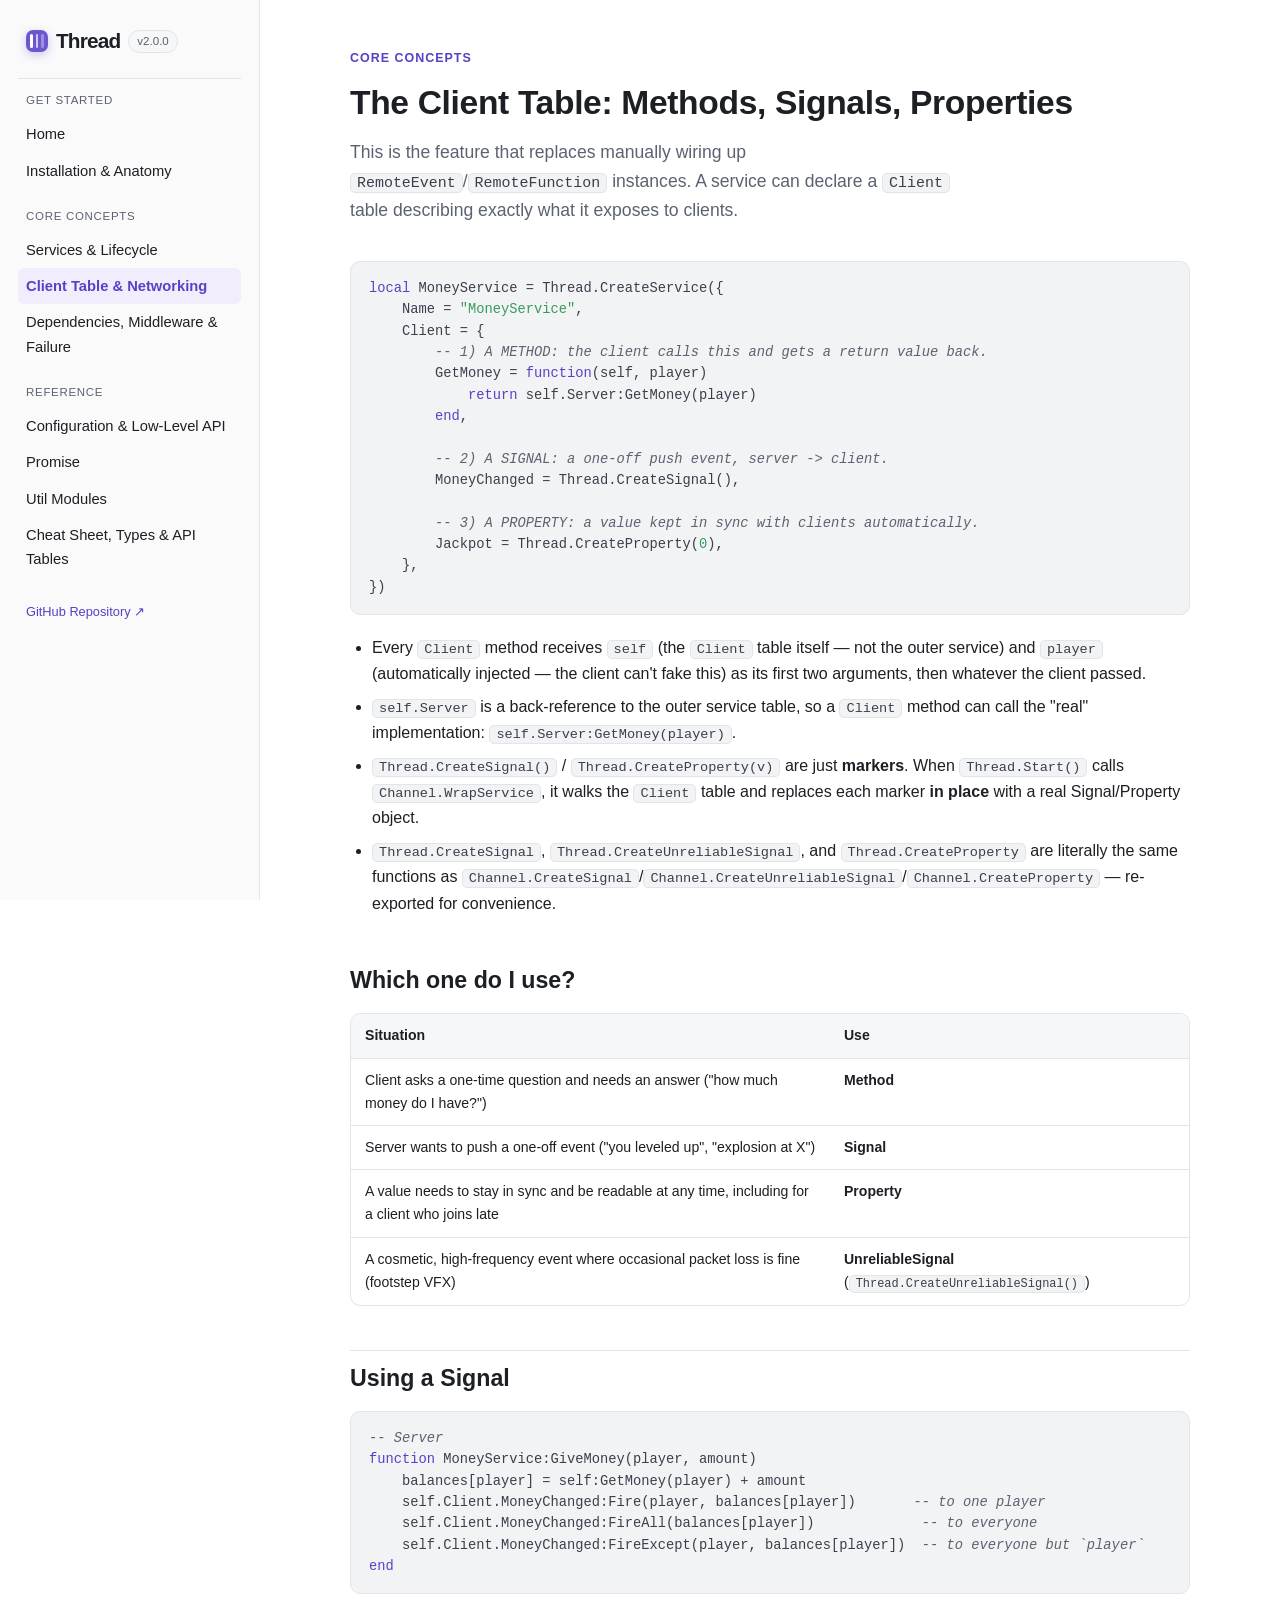
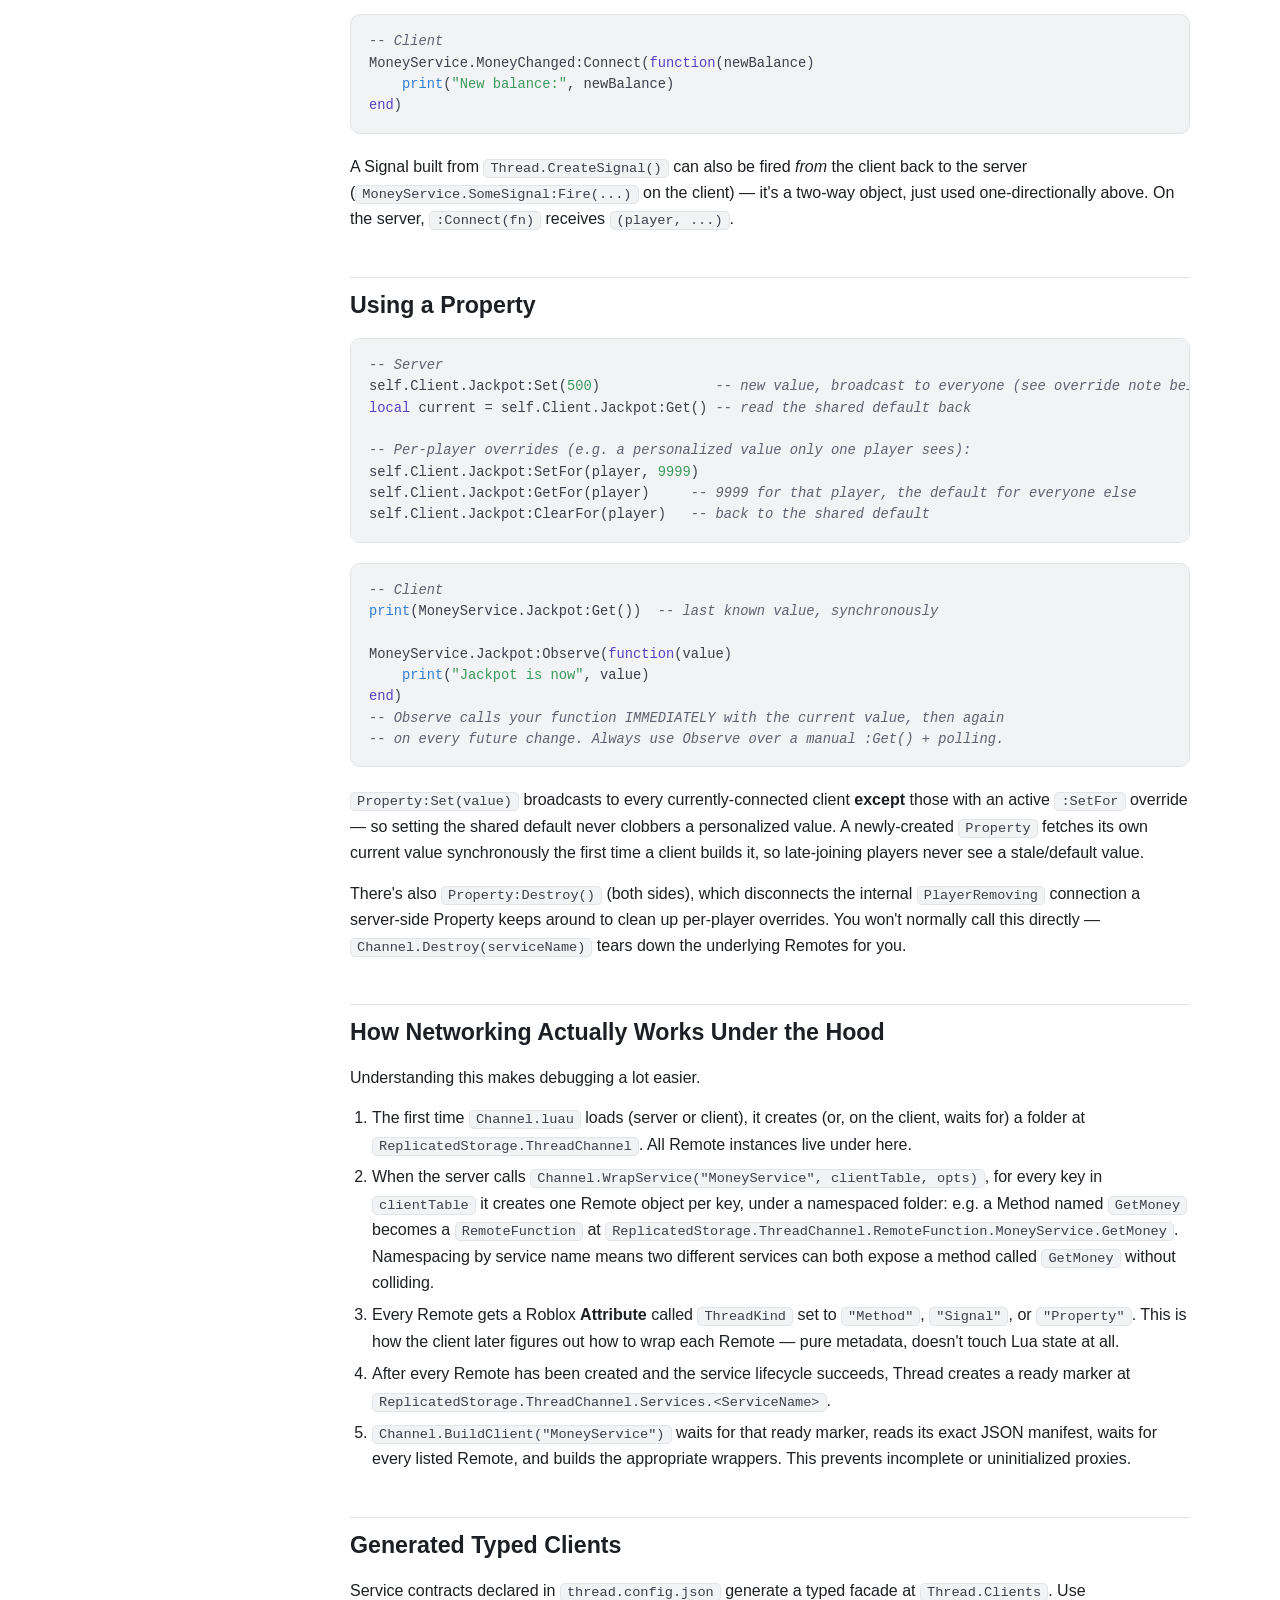
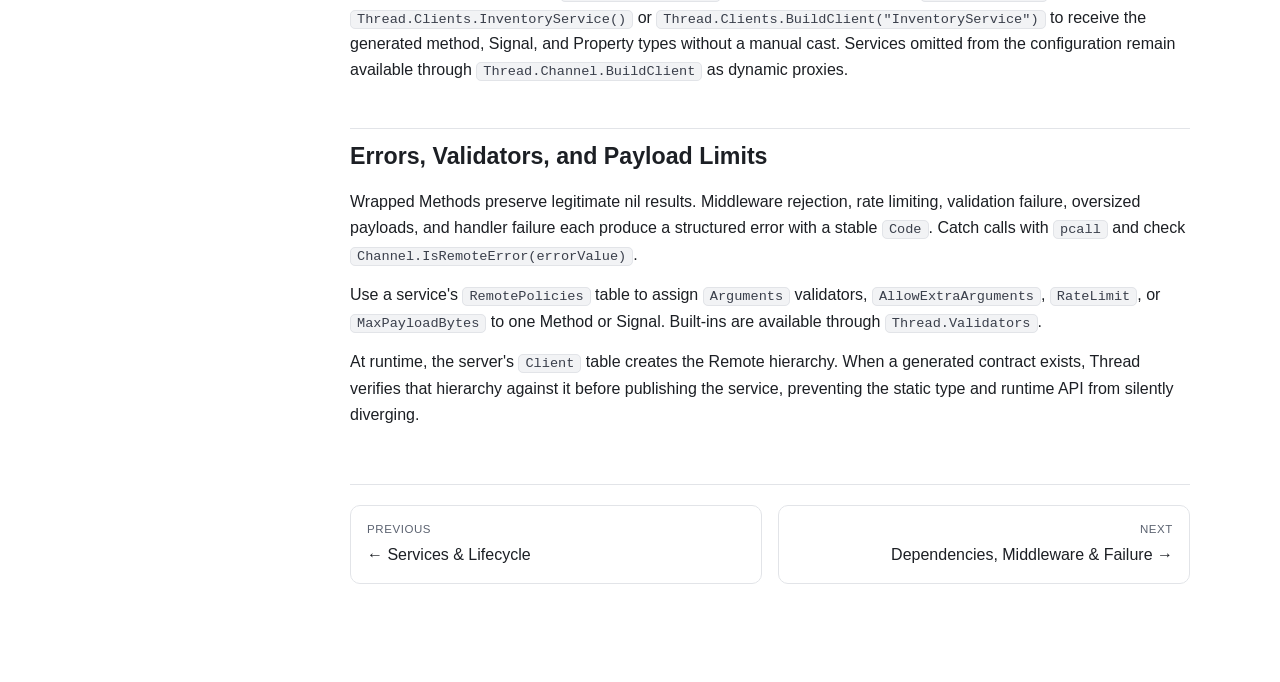
==== docs/client-table.html @ 6f98d350 "updated version and documentation" ====
<!doctype html>
<html lang="en">
<head>
<meta charset="utf-8">
<meta name="viewport" content="width=device-width, initial-scale=1">
<title>Client Table & Networking — Thread</title>
<meta name="description" content="Methods, Signals, and Properties in Thread's Client table, and how the networking works under the hood.">
<link rel="icon" href="data:image/svg+xml,<svg xmlns=%22http://www.w3.org/2000/svg%22 viewBox=%220 0 64 64%22><rect width=%2264%22 height=%2264%22 rx=%2216%22 fill=%22%236e56cf%22/><path d=%22M17 17h30v9H36v21h-9V26H17z%22 fill=%22white%22/></svg>">
<link rel="stylesheet" href="assets/style.css">
</head>
<body>
<div class="layout">

<button class="menu-toggle" aria-expanded="false" aria-label="Toggle navigation menu">☰ Menu</button>

<nav class="sidebar">
	<div class="sidebar-brand">
		<span class="brand-mark" aria-hidden="true"><i></i><i></i><i></i></span>
		<span class="brand-wordmark">Thread</span>
		<span class="version">v2.0.0</span>
	</div>

	<div class="nav-group">
		<div class="nav-group-title">Get Started</div>
		<a href="index.html">Home</a>
		<a href="installation.html">Installation &amp; Anatomy</a>
	</div>

	<div class="nav-group">
		<div class="nav-group-title">Core Concepts</div>
		<a href="services.html">Services &amp; Lifecycle</a>
		<a href="client-table.html" class="active">Client Table &amp; Networking</a>
		<a href="dependencies-middleware.html">Dependencies, Middleware &amp; Failure</a>
	</div>

	<div class="nav-group">
		<div class="nav-group-title">Reference</div>
		<a href="configuration.html">Configuration &amp; Low-Level API</a>
		<a href="promise.html">Promise</a>
		<a href="utilities.html">Util Modules</a>
		<a href="reference.html">Cheat Sheet, Types &amp; API Tables</a>
	</div>

	<div class="sidebar-footer">
		<a href="https://github.com/realthonik/Thread" target="_blank" rel="noopener">GitHub Repository ↗</a>
	</div>
</nav>

<div class="sidebar-backdrop"></div>

<main>
<div class="content">

	<div class="eyebrow">Core Concepts</div>
	<h1>The Client Table: Methods, Signals, Properties</h1>
	<p class="lede">
		This is the feature that replaces manually wiring up <code>RemoteEvent</code>/<code>RemoteFunction</code>
		instances. A service can declare a <code>Client</code> table describing exactly what
		it exposes to clients.
	</p>

	<pre><code><span class="tok-keyword">local</span> MoneyService = Thread.CreateService({
    Name = <span class="tok-string">"MoneyService"</span>,
    Client = {
        <span class="tok-comment">-- 1) A METHOD: the client calls this and gets a return value back.</span>
        GetMoney = <span class="tok-keyword">function</span>(self, player)
            <span class="tok-keyword">return</span> self.Server:GetMoney(player)
        <span class="tok-keyword">end</span>,

        <span class="tok-comment">-- 2) A SIGNAL: a one-off push event, server -> client.</span>
        MoneyChanged = Thread.CreateSignal(),

        <span class="tok-comment">-- 3) A PROPERTY: a value kept in sync with clients automatically.</span>
        Jackpot = Thread.CreateProperty(<span class="tok-string">0</span>),
    },
})</code></pre>

	<ul>
		<li>Every <code>Client</code> method receives <code>self</code> (the <code>Client</code> table itself — not the outer service) and <code>player</code> (automatically injected — the client can't fake this) as its first two arguments, then whatever the client passed.</li>
		<li><code>self.Server</code> is a back-reference to the outer service table, so a <code>Client</code> method can call the "real" implementation: <code>self.Server:GetMoney(player)</code>.</li>
		<li><code>Thread.CreateSignal()</code> / <code>Thread.CreateProperty(v)</code> are just <strong>markers</strong>. When <code>Thread.Start()</code> calls <code>Channel.WrapService</code>, it walks the <code>Client</code> table and replaces each marker <strong>in place</strong> with a real Signal/Property object.</li>
		<li><code>Thread.CreateSignal</code>, <code>Thread.CreateUnreliableSignal</code>, and <code>Thread.CreateProperty</code> are literally the same functions as <code>Channel.CreateSignal</code>/<code>Channel.CreateUnreliableSignal</code>/<code>Channel.CreateProperty</code> — re-exported for convenience.</li>
	</ul>

	<h2>Which one do I use?</h2>
	<div class="table-wrap">
	<table>
		<tr><th>Situation</th><th>Use</th></tr>
		<tr><td>Client asks a one-time question and needs an answer ("how much money do I have?")</td><td><strong>Method</strong></td></tr>
		<tr><td>Server wants to push a one-off event ("you leveled up", "explosion at X")</td><td><strong>Signal</strong></td></tr>
		<tr><td>A value needs to stay in sync and be readable at any time, including for a client who joins late</td><td><strong>Property</strong></td></tr>
		<tr><td>A cosmetic, high-frequency event where occasional packet loss is fine (footstep VFX)</td><td><strong>UnreliableSignal</strong> (<code>Thread.CreateUnreliableSignal()</code>)</td></tr>
	</table>
	</div>

	<h2>Using a Signal</h2>
	<pre><code><span class="tok-comment">-- Server</span>
<span class="tok-keyword">function</span> MoneyService:GiveMoney(player, amount)
    balances[player] = self:GetMoney(player) + amount
    self.Client.MoneyChanged:Fire(player, balances[player])       <span class="tok-comment">-- to one player</span>
    self.Client.MoneyChanged:FireAll(balances[player])             <span class="tok-comment">-- to everyone</span>
    self.Client.MoneyChanged:FireExcept(player, balances[player])  <span class="tok-comment">-- to everyone but `player`</span>
<span class="tok-keyword">end</span></code></pre>

	<pre><code><span class="tok-comment">-- Client</span>
MoneyService.MoneyChanged:Connect(<span class="tok-keyword">function</span>(newBalance)
    <span class="tok-func">print</span>(<span class="tok-string">"New balance:"</span>, newBalance)
<span class="tok-keyword">end</span>)</code></pre>

	<p>
		A Signal built from <code>Thread.CreateSignal()</code> can also be fired <em>from</em>
		the client back to the server (<code>MoneyService.SomeSignal:Fire(...)</code> on the
		client) — it's a two-way object, just used one-directionally above. On the server,
		<code>:Connect(fn)</code> receives <code>(player, ...)</code>.
	</p>

	<h2>Using a Property</h2>
	<pre><code><span class="tok-comment">-- Server</span>
self.Client.Jackpot:Set(<span class="tok-string">500</span>)              <span class="tok-comment">-- new value, broadcast to everyone (see override note below)</span>
<span class="tok-keyword">local</span> current = self.Client.Jackpot:Get() <span class="tok-comment">-- read the shared default back</span>

<span class="tok-comment">-- Per-player overrides (e.g. a personalized value only one player sees):</span>
self.Client.Jackpot:SetFor(player, <span class="tok-string">9999</span>)
self.Client.Jackpot:GetFor(player)     <span class="tok-comment">-- 9999 for that player, the default for everyone else</span>
self.Client.Jackpot:ClearFor(player)   <span class="tok-comment">-- back to the shared default</span></code></pre>

	<pre><code><span class="tok-comment">-- Client</span>
<span class="tok-func">print</span>(MoneyService.Jackpot:Get())  <span class="tok-comment">-- last known value, synchronously</span>

MoneyService.Jackpot:Observe(<span class="tok-keyword">function</span>(value)
    <span class="tok-func">print</span>(<span class="tok-string">"Jackpot is now"</span>, value)
<span class="tok-keyword">end</span>)
<span class="tok-comment">-- Observe calls your function IMMEDIATELY with the current value, then again</span>
<span class="tok-comment">-- on every future change. Always use Observe over a manual :Get() + polling.</span></code></pre>

	<p>
		<code>Property:Set(value)</code> broadcasts to every currently-connected client
		<strong>except</strong> those with an active <code>:SetFor</code> override — so setting
		the shared default never clobbers a personalized value. A newly-created
		<code>Property</code> fetches its own current value synchronously the first time a
		client builds it, so late-joining players never see a stale/default value.
	</p>

	<p>
		There's also <code>Property:Destroy()</code> (both sides), which disconnects the
		internal <code>PlayerRemoving</code> connection a server-side Property keeps around
		to clean up per-player overrides. You won't normally call this directly —
		<code>Channel.Destroy(serviceName)</code> tears down the underlying Remotes for you.
	</p>

	<h2>How Networking Actually Works Under the Hood</h2>
	<p>Understanding this makes debugging a lot easier.</p>
	<ol>
		<li>The first time <code>Channel.luau</code> loads (server or client), it creates (or, on the client, waits for) a folder at <code>ReplicatedStorage.ThreadChannel</code>. All Remote instances live under here.</li>
		<li>When the server calls <code>Channel.WrapService("MoneyService", clientTable, opts)</code>, for every key in <code>clientTable</code> it creates one Remote object per key, under a namespaced folder: e.g. a Method named <code>GetMoney</code> becomes a <code>RemoteFunction</code> at <code>ReplicatedStorage.ThreadChannel.RemoteFunction.MoneyService.GetMoney</code>. Namespacing by service name means two different services can both expose a method called <code>GetMoney</code> without colliding.</li>
		<li>Every Remote gets a Roblox <strong>Attribute</strong> called <code>ThreadKind</code> set to <code>"Method"</code>, <code>"Signal"</code>, or <code>"Property"</code>. This is how the client later figures out how to wrap each Remote — pure metadata, doesn't touch Lua state at all.</li>
		<li>After every Remote has been created and the service lifecycle succeeds, Thread creates a ready marker at <code>ReplicatedStorage.ThreadChannel.Services.&lt;ServiceName&gt;</code>.</li>
		<li><code>Channel.BuildClient("MoneyService")</code> waits for that ready marker, reads its exact JSON manifest, waits for every listed Remote, and builds the appropriate wrappers. This prevents incomplete or uninitialized proxies.</li>
	</ol>

	<h2>Generated Typed Clients</h2>
	<p>
		Service contracts declared in <code>thread.config.json</code> generate a typed facade at
		<code>Thread.Clients</code>. Use <code>Thread.Clients.InventoryService()</code> or
		<code>Thread.Clients.BuildClient("InventoryService")</code> to receive the generated
		method, Signal, and Property types without a manual cast. Services omitted from the
		configuration remain available through <code>Thread.Channel.BuildClient</code> as dynamic proxies.
	</p>

	<h2>Errors, Validators, and Payload Limits</h2>
	<p>Wrapped Methods preserve legitimate nil results. Middleware rejection, rate limiting, validation failure, oversized payloads, and handler failure each produce a structured error with a stable <code>Code</code>. Catch calls with <code>pcall</code> and check <code>Channel.IsRemoteError(errorValue)</code>.</p>
	<p>Use a service's <code>RemotePolicies</code> table to assign <code>Arguments</code> validators, <code>AllowExtraArguments</code>, <code>RateLimit</code>, or <code>MaxPayloadBytes</code> to one Method or Signal. Built-ins are available through <code>Thread.Validators</code>.</p>
	<p>
		At runtime, the server's <code>Client</code> table creates the Remote hierarchy. When a
		generated contract exists, Thread verifies that hierarchy against it before publishing
		the service, preventing the static type and runtime API from silently diverging.
	</p>

	<div class="page-nav">
		<a href="services.html">
			<span class="dir">Previous</span>
			← Services &amp; Lifecycle
		</a>
		<a class="next" href="dependencies-middleware.html">
			<span class="dir">Next</span>
			Dependencies, Middleware &amp; Failure →
		</a>
	</div>

</div>
</main>
</div>
<script src="assets/main.js"></script>
</body>
</html>
---- docs/assets/style.css ----
:root {
	--bg: #ffffff;
	--bg-elevated: #f6f7f9;
	--bg-code: #f2f3f5;
	--border: #e2e4e8;
	--text: #1c1f24;
	--text-muted: #5b6270;
	--accent: #6e56cf;
	--accent-strong: #5940c4;
	--accent-bg: #f1edfc;
	--sidebar-bg: #fafafb;
	--warn-bg: #fff8e6;
	--warn-border: #f0d98c;
	--code-text: #3a3f4b;
	--shadow: 0 1px 2px rgba(20, 20, 30, 0.06);
}

@media (prefers-color-scheme: dark) {
	:root {
		--bg: #14161a;
		--bg-elevated: #1b1e24;
		--bg-code: #1c1f26;
		--border: #2a2e37;
		--text: #e7e9ee;
		--text-muted: #9aa1b1;
		--accent: #a48cf2;
		--accent-strong: #b9a4f5;
		--accent-bg: #221d3a;
		--sidebar-bg: #101216;
		--warn-bg: #2b2712;
		--warn-border: #5c4f1a;
		--code-text: #d7dae2;
		--shadow: 0 1px 2px rgba(0, 0, 0, 0.35);
	}
}

* {
	box-sizing: border-box;
}

html {
	scroll-behavior: smooth;
}

body {
	margin: 0;
	font-family: -apple-system, BlinkMacSystemFont, "Segoe UI", Inter, Roboto, Helvetica, Arial, sans-serif;
	background: var(--bg);
	color: var(--text);
	line-height: 1.65;
	-webkit-font-smoothing: antialiased;
}

code, pre, kbd {
	font-family: ui-monospace, "Cascadia Code", "SFMono-Regular", Menlo, Consolas, monospace;
}

a {
	color: var(--accent-strong);
	text-decoration: none;
}

a:hover {
	text-decoration: underline;
}

/* ---------- Layout ---------- */

.layout {
	display: flex;
	min-height: 100vh;
}

.sidebar {
	width: 260px;
	flex-shrink: 0;
	background: var(--sidebar-bg);
	border-right: 1px solid var(--border);
	padding: 24px 18px 40px;
	position: sticky;
	top: 0;
	height: 100vh;
	overflow-y: auto;
}

.sidebar-brand {
	display: flex;
	align-items: center;
	gap: 8px;
	padding: 0 8px 20px;
	margin-bottom: 12px;
	border-bottom: 1px solid var(--border);
}

.brand-mark {
	width: 22px;
	height: 22px;
	display: grid;
	grid-template-columns: repeat(3, 1fr);
	gap: 3px;
	padding: 4px;
	border-radius: 7px;
	background: var(--accent);
	box-shadow: 0 3px 10px color-mix(in srgb, var(--accent) 30%, transparent);
}

.brand-mark i {
	display: block;
	border-radius: 2px;
	background: white;
}

.brand-mark i:nth-child(2) { opacity: 0.68; }
.brand-mark i:nth-child(3) { opacity: 0.34; }

.brand-wordmark {
	font-size: 1.3rem;
	font-weight: 700;
	letter-spacing: -0.04em;
	color: var(--text);
}

.sidebar-brand .version {
	font-size: 0.72rem;
	color: var(--text-muted);
	background: var(--bg-elevated);
	border: 1px solid var(--border);
	border-radius: 999px;
	padding: 1px 8px;
}

.nav-group {
	margin-bottom: 18px;
}

.nav-group-title {
	font-size: 0.72rem;
	text-transform: uppercase;
	letter-spacing: 0.06em;
	color: var(--text-muted);
	padding: 0 8px;
	margin-bottom: 6px;
}

.nav-group a {
	display: block;
	padding: 6px 8px;
	border-radius: 6px;
	font-size: 0.92rem;
	color: var(--text);
}

.nav-group a:hover {
	background: var(--bg-elevated);
	text-decoration: none;
}

.nav-group a.active {
	background: var(--accent-bg);
	color: var(--accent-strong);
	font-weight: 600;
}

.sidebar-footer {
	margin-top: 24px;
	padding: 0 8px;
	font-size: 0.8rem;
	color: var(--text-muted);
}

.menu-toggle {
	display: none;
}

main {
	flex: 1;
	min-width: 0;
	padding: 48px 40px 100px;
}

.content {
	max-width: 840px;
	margin: 0 auto;
}

/* ---------- Page chrome inside content ---------- */

.eyebrow {
	font-size: 0.78rem;
	text-transform: uppercase;
	letter-spacing: 0.08em;
	color: var(--accent-strong);
	font-weight: 700;
	margin-bottom: 6px;
}

h1 {
	font-size: 2.1rem;
	margin: 0 0 8px;
	letter-spacing: -0.01em;
}

.lede {
	font-size: 1.1rem;
	color: var(--text-muted);
	margin: 0 0 36px;
	max-width: 65ch;
}

h2 {
	font-size: 1.45rem;
	margin: 44px 0 14px;
	padding-top: 8px;
	border-top: 1px solid var(--border);
	scroll-margin-top: 20px;
}

h2:first-of-type {
	border-top: none;
	padding-top: 0;
}

h3 {
	font-size: 1.12rem;
	margin: 30px 0 10px;
	scroll-margin-top: 20px;
}

p {
	margin: 0 0 14px;
}

ul, ol {
	margin: 0 0 16px;
	padding-left: 22px;
}

li {
	margin-bottom: 6px;
}

strong {
	color: var(--text);
}

/* ---------- Code ---------- */

pre {
	background: var(--bg-code);
	border: 1px solid var(--border);
	border-radius: 10px;
	padding: 16px 18px;
	overflow-x: auto;
	margin: 0 0 20px;
	font-size: 0.86rem;
	line-height: 1.55;
}

pre code {
	color: var(--code-text);
	background: none;
	padding: 0;
}

p code, li code, td code, h3 code, h2 code {
	background: var(--bg-code);
	border: 1px solid var(--border);
	border-radius: 5px;
	padding: 1px 6px;
	font-size: 0.85em;
	color: var(--code-text);
}

.tok-comment { color: var(--text-muted); font-style: italic; }
.tok-string { color: #3a9a5c; }
.tok-keyword { color: var(--accent-strong); }
.tok-func { color: #2f7fd6; }

@media (prefers-color-scheme: dark) {
	.tok-string { color: #7fcf9e; }
	.tok-func { color: #79a9e8; }
}

/* ---------- Tables ---------- */

.table-wrap {
	overflow-x: auto;
	margin: 0 0 20px;
	border: 1px solid var(--border);
	border-radius: 10px;
}

table {
	border-collapse: collapse;
	width: 100%;
	font-size: 0.88rem;
}

th, td {
	text-align: left;
	padding: 10px 14px;
	border-bottom: 1px solid var(--border);
	vertical-align: top;
}

th {
	background: var(--bg-elevated);
	font-weight: 600;
	white-space: nowrap;
}

tr:last-child td {
	border-bottom: none;
}

/* ---------- Callouts ---------- */

.callout {
	border: 1px solid var(--border);
	background: var(--bg-elevated);
	border-radius: 10px;
	padding: 14px 18px;
	margin: 0 0 20px;
}

.callout-title {
	font-weight: 700;
	font-size: 0.85rem;
	text-transform: uppercase;
	letter-spacing: 0.04em;
	margin-bottom: 6px;
	color: var(--accent-strong);
}

.callout.warn {
	background: var(--warn-bg);
	border-color: var(--warn-border);
}

.callout.warn .callout-title {
	color: #9a7412;
}

@media (prefers-color-scheme: dark) {
	.callout.warn .callout-title {
		color: #e0c25c;
	}
}

/* ---------- Cards (index page) ---------- */

.card-grid {
	display: grid;
	grid-template-columns: repeat(auto-fit, minmax(240px, 1fr));
	gap: 14px;
	margin: 0 0 32px;
}

.card {
	display: block;
	border: 1px solid var(--border);
	border-radius: 12px;
	padding: 18px 20px;
	background: var(--bg-elevated);
	box-shadow: var(--shadow);
}

.card:hover {
	border-color: var(--accent);
	text-decoration: none;
}

.card-title {
	font-weight: 700;
	color: var(--text);
	margin-bottom: 6px;
	font-size: 1rem;
}

.card-desc {
	color: var(--text-muted);
	font-size: 0.88rem;
	margin: 0;
}

.badges {
	display: flex;
	gap: 8px;
	flex-wrap: wrap;
	margin-bottom: 28px;
}

/* ---------- Home ---------- */

.home-content {
	max-width: 1050px;
}

.home-hero {
	display: grid;
	grid-template-columns: minmax(0, 1.1fr) minmax(300px, 0.9fr);
	gap: clamp(36px, 7vw, 88px);
	align-items: center;
	padding: clamp(22px, 4vw, 58px) 0 56px;
}

.home-kicker {
	display: flex;
	align-items: center;
	gap: 9px;
	color: var(--accent-strong);
	font-size: 0.72rem;
	font-weight: 750;
	letter-spacing: 0.1em;
	text-transform: uppercase;
}

.home-kicker span {
	width: 18px;
	height: 2px;
	background: currentColor;
}

.home-hero h1 {
	font-size: clamp(2.7rem, 5.4vw, 4.5rem);
	line-height: 0.98;
	letter-spacing: -0.065em;
	margin: 18px 0 22px;
}

.home-hero h1 em {
	font-family: Georgia, "Times New Roman", serif;
	font-weight: 400;
	letter-spacing: -0.07em;
	color: var(--accent-strong);
}

.home-hero-copy > p {
	max-width: 56ch;
	font-size: 1.08rem;
	line-height: 1.7;
	color: var(--text-muted);
}

.home-actions { display: flex; flex-wrap: wrap; gap: 10px; margin: 28px 0 23px; }

.button {
	display: inline-flex;
	align-items: center;
	gap: 16px;
	border-radius: 7px;
	padding: 10px 14px;
	font-size: 0.9rem;
	font-weight: 700;
	transition: transform 0.16s ease, box-shadow 0.16s ease, background 0.16s ease;
}

.button:hover { text-decoration: none; transform: translateY(-1px); }
.button-primary { background: var(--accent); color: white; box-shadow: 0 8px 18px color-mix(in srgb, var(--accent) 25%, transparent); }
.button-primary:hover { background: var(--accent-strong); }
.button-quiet { color: var(--text); border: 1px solid var(--border); }
.button-quiet:hover { background: var(--bg-elevated); }
.button span { font-size: 1.08rem; line-height: 1; }

.home-tags { display: flex; flex-wrap: wrap; gap: 7px; }
.home-tags span {
	font-size: 0.72rem;
	font-weight: 650;
	color: var(--text-muted);
	border: 1px solid var(--border);
	border-radius: 999px;
	padding: 3px 9px;
}

.home-schematic {
	position: relative;
	border: 1px solid var(--border);
	border-radius: 16px;
	padding: 18px;
	background: linear-gradient(145deg, var(--bg-elevated), var(--bg));
	box-shadow: 0 18px 45px color-mix(in srgb, var(--text) 8%, transparent);
}

.schematic-topline { display: flex; justify-content: space-between; color: var(--text-muted); font: 700 0.65rem ui-monospace, monospace; letter-spacing: 0.1em; }
.schematic-topline span:last-child { color: #31966a; }
.schematic-node { display: flex; align-items: center; gap: 11px; border: 1px solid var(--border); border-radius: 10px; padding: 12px; margin-top: 20px; background: var(--bg); }
.schematic-node .node-dot { width: 9px; height: 9px; border-radius: 50%; background: var(--accent); box-shadow: 0 0 0 4px var(--accent-bg); }
.schematic-node div { display: grid; gap: 0; flex: 1; }
.schematic-node b { font-size: 0.88rem; letter-spacing: -0.01em; }
.schematic-node small { font-size: 0.73rem; color: var(--text-muted); }
.schematic-node code { color: var(--text-muted); font-size: 0.7rem; }
.node-client { margin-top: 0; border-color: color-mix(in srgb, var(--accent) 46%, var(--border)); }
.node-client .node-dot { background: #31966a; box-shadow: 0 0 0 4px color-mix(in srgb, #31966a 15%, transparent); }
.schematic-line { display: grid; justify-items: start; gap: 3px; height: 52px; margin-left: 16px; padding: 5px 0; color: var(--text-muted); font-size: 0.68rem; }
.schematic-line i { width: 1px; height: 20px; background: var(--accent); margin-left: 4px; }
.schematic-events { display: flex; flex-wrap: wrap; gap: 6px; margin: 14px 0 2px; }
.schematic-events span { background: var(--accent-bg); color: var(--accent-strong); border-radius: 5px; padding: 3px 6px; font: 0.68rem ui-monospace, monospace; }

.home-principles { display: grid; grid-template-columns: repeat(3, 1fr); border-top: 1px solid var(--border); border-bottom: 1px solid var(--border); }
.home-principles > div { padding: 23px 22px 24px 0; margin-right: 22px; border-right: 1px solid var(--border); display: grid; gap: 5px; }
.home-principles > div:last-child { border-right: 0; margin-right: 0; }
.home-principles strong { font-size: 0.88rem; }
.home-principles span { color: var(--text-muted); font-size: 0.82rem; line-height: 1.5; }

.home-section { padding-top: 68px; }
.section-heading { display: grid; grid-template-columns: 38px minmax(0, 1fr); gap: 13px; align-items: start; }
.section-heading > span { color: var(--accent-strong); font: 700 0.7rem ui-monospace, monospace; padding-top: 7px; }
.section-heading .eyebrow { margin: 0 0 5px; }
.section-heading h2 { border: 0; padding: 0; margin: 0; font-size: clamp(1.6rem, 3vw, 2.15rem); letter-spacing: -0.035em; }
.home-intro { max-width: 68ch; margin: 20px 0 20px 51px; color: var(--text-muted); font-size: 1rem; }
.home-note { margin-left: 51px; display: grid; grid-template-columns: 84px minmax(0, 1fr); gap: 12px; padding: 14px 0; border-top: 1px solid var(--border); border-bottom: 1px solid var(--border); }
.home-note > span { color: var(--accent-strong); font: 700 0.7rem ui-monospace, monospace; text-transform: uppercase; padding-top: 5px; }
.home-note p { margin: 0; font-size: 0.92rem; color: var(--text-muted); }

.home-code-grid { display: grid; grid-template-columns: minmax(0, 0.68fr) minmax(0, 1.32fr); gap: 14px; margin: 23px 0 0 51px; }
.home-code-panel { min-width: 0; border: 1px solid var(--border); border-radius: 10px; overflow: hidden; background: var(--bg-code); }
.code-panel-label { padding: 8px 12px; border-bottom: 1px solid var(--border); color: var(--text-muted); font: 0.67rem ui-monospace, monospace; }
.home-code-panel pre { margin: 0; border: 0; border-radius: 0; padding: 14px; font-size: 0.74rem; min-height: calc(100% - 33px); }
.home-after-code { margin: 15px 0 0 51px; max-width: 75ch; color: var(--text-muted); font-size: 0.9rem; }
.home-explore .card-grid { margin: 23px 0 0 51px; }
.home-explore .card { background: var(--bg); box-shadow: none; border-radius: 9px; }
.home-explore .card:hover { background: var(--bg-elevated); transform: translateY(-2px); transition: transform 0.16s ease, background 0.16s ease; }
.home-explore .card-title { display: flex; justify-content: space-between; gap: 12px; }
.home-explore .card-title span { color: var(--accent-strong); }

.badge {
	display: inline-flex;
	align-items: center;
	gap: 5px;
	font-size: 0.76rem;
	font-weight: 600;
	padding: 4px 10px;
	border-radius: 999px;
	background: var(--accent-bg);
	color: var(--accent-strong);
	border: 1px solid var(--border);
}

.page-nav {
	display: flex;
	justify-content: space-between;
	gap: 16px;
	margin-top: 56px;
	padding-top: 20px;
	border-top: 1px solid var(--border);
}

.page-nav a {
	flex: 1;
	border: 1px solid var(--border);
	border-radius: 10px;
	padding: 14px 16px;
	color: var(--text);
}

.page-nav a:hover {
	border-color: var(--accent);
	text-decoration: none;
}

.page-nav .dir {
	display: block;
	font-size: 0.72rem;
	text-transform: uppercase;
	letter-spacing: 0.05em;
	color: var(--text-muted);
	margin-bottom: 3px;
}

.page-nav .next {
	text-align: right;
}

.sidebar-backdrop {
	display: none;
}

/* ---------- Responsive ---------- */

@media (max-width: 860px) {
	.layout {
		display: block;
	}

	.sidebar {
		position: fixed;
		z-index: 30;
		left: 0;
		top: 0;
		width: min(300px, 85vw);
		max-width: 85vw;
		transform: translateX(-100%);
		transition: transform 0.2s ease;
		box-shadow: 4px 0 20px rgba(0, 0, 0, 0.25);
	}

	.sidebar.open {
		transform: translateX(0);
	}

	.sidebar-backdrop {
		display: block;
		position: fixed;
		inset: 0;
		background: rgba(10, 10, 14, 0.5);
		z-index: 25;
		opacity: 0;
		pointer-events: none;
		transition: opacity 0.2s ease;
	}

	.sidebar-backdrop.open {
		opacity: 1;
		pointer-events: auto;
	}

	.nav-group a {
		padding: 10px 10px;
		font-size: 0.95rem;
	}

	.menu-toggle {
		display: flex;
		align-items: center;
		gap: 8px;
		position: sticky;
		top: 0;
		z-index: 10;
		background: var(--bg);
		border: none;
		border-bottom: 1px solid var(--border);
		width: 100%;
		padding: 16px 20px;
		font: inherit;
		font-weight: 700;
		font-size: 1rem;
		text-align: left;
		cursor: pointer;
		color: var(--text);
		-webkit-tap-highlight-color: transparent;
	}

	main {
		padding: 0 20px 64px;
	}

	.content {
		padding-top: 24px;
	}

	h1 {
		font-size: 1.7rem;
	}

	.lede {
		font-size: 1rem;
	}

	h2 {
		font-size: 1.28rem;
		margin: 36px 0 12px;
	}

	h3 {
		font-size: 1.05rem;
	}

	pre {
		padding: 14px;
		font-size: 0.8rem;
		border-radius: 8px;
	}

	.table-wrap table {
		font-size: 0.82rem;
	}

	th, td {
		padding: 8px 10px;
	}

	.card-grid {
		grid-template-columns: 1fr;
	}

	.home-hero {
		grid-template-columns: 1fr;
		padding-top: 30px;
	}

	.home-schematic {
		max-width: 520px;
	}

	.home-principles {
		grid-template-columns: 1fr;
	}

	.home-principles > div {
		padding: 18px 0;
		margin: 0;
		border-right: 0;
		border-bottom: 1px solid var(--border);
	}

	.home-principles > div:last-child {
		border-bottom: 0;
	}

	.home-section {
		padding-top: 48px;
	}

	.home-code-grid {
		grid-template-columns: 1fr;
	}

	.page-nav {
		flex-direction: column;
	}

	.page-nav .next {
		text-align: left;
	}
}

@media (max-width: 480px) {
	main {
		padding: 0 14px 56px;
	}

	h1 {
		font-size: 1.45rem;
	}

	.badges {
		gap: 6px;
	}

	.badge {
		font-size: 0.7rem;
		padding: 3px 8px;
	}

	pre {
		font-size: 0.76rem;
		padding: 12px;
	}

	.callout, .card {
		padding: 14px 16px;
	}

	.home-hero h1 {
		font-size: 2.55rem;
	}

	.home-intro, .home-note, .home-code-grid, .home-after-code, .home-explore .card-grid {
		margin-left: 0;
	}

	.home-note {
		grid-template-columns: 1fr;
		gap: 4px;
	}

	.home-code-panel pre {
		font-size: 0.7rem;
	}
}

/* Respect users who've asked for less motion */
@media (prefers-reduced-motion: reduce) {
	html {
		scroll-behavior: auto;
	}

	.sidebar, .sidebar-backdrop {
		transition: none;
	}
}
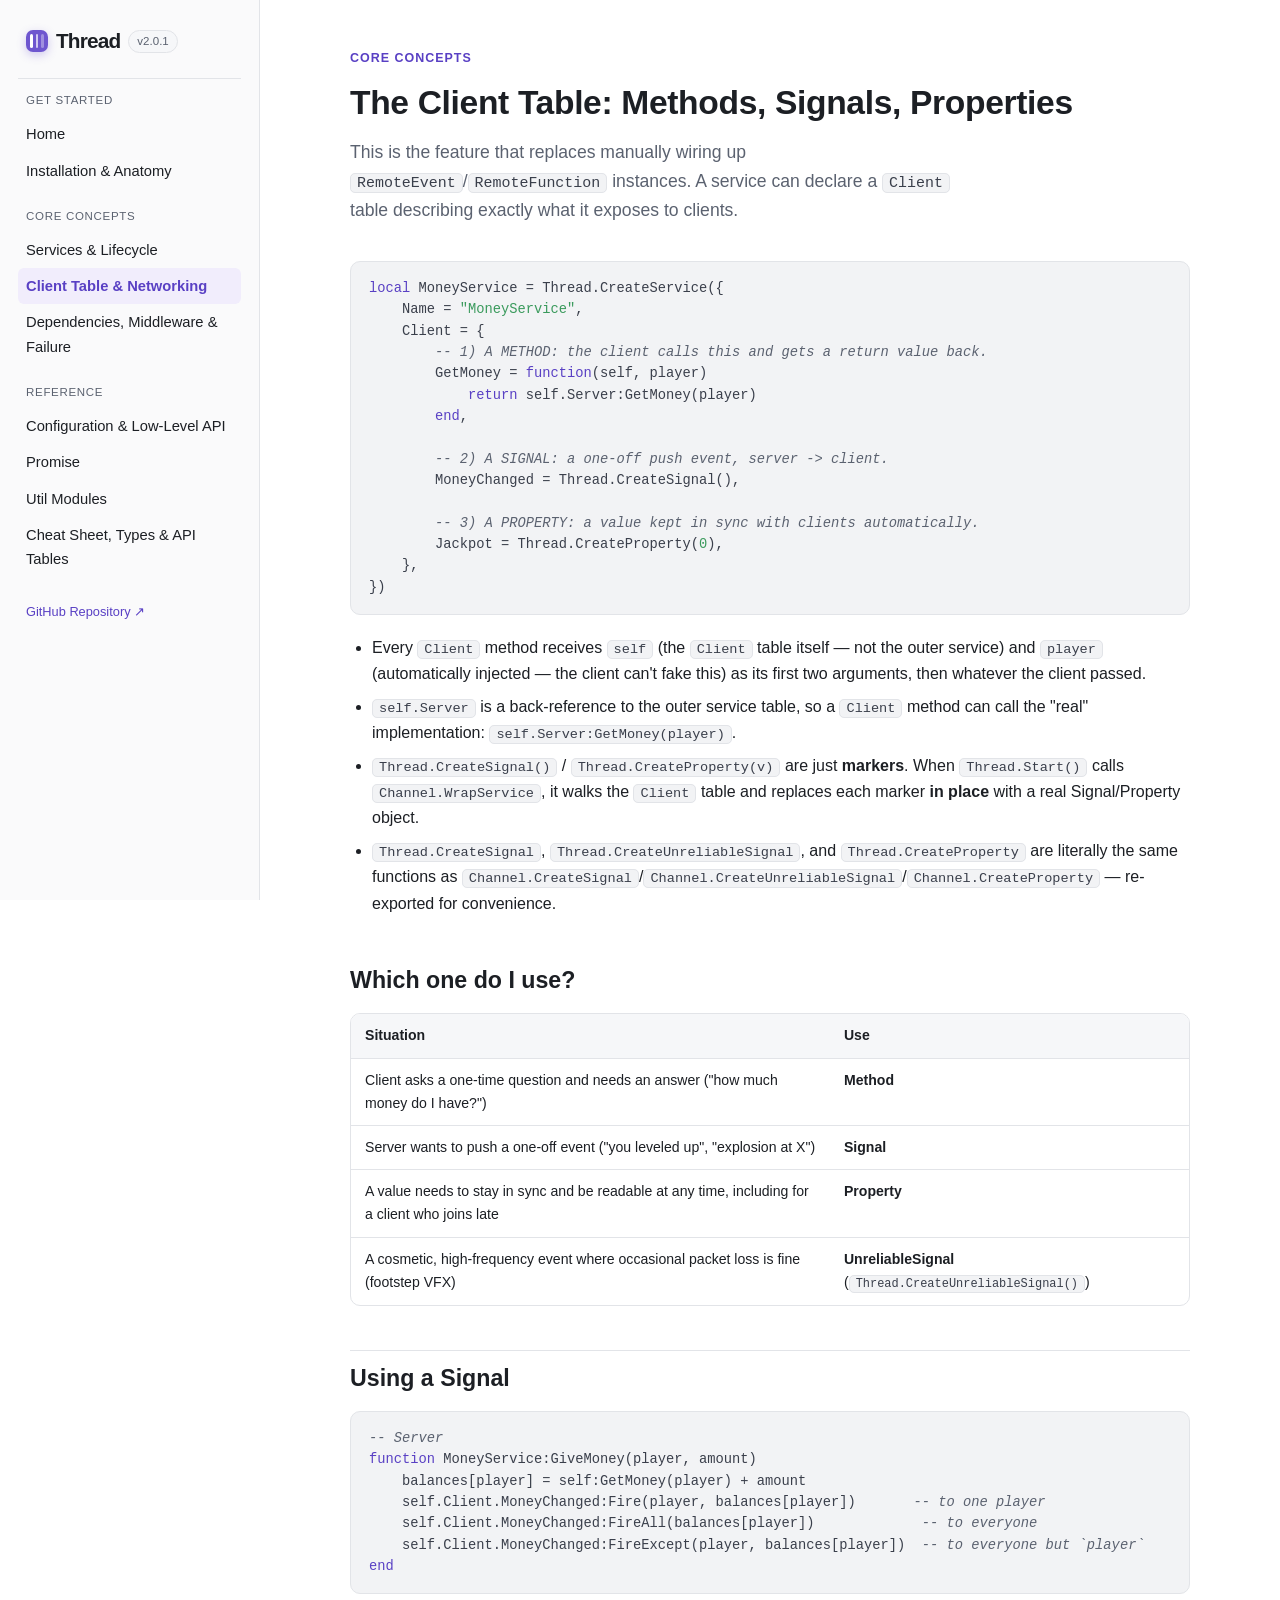
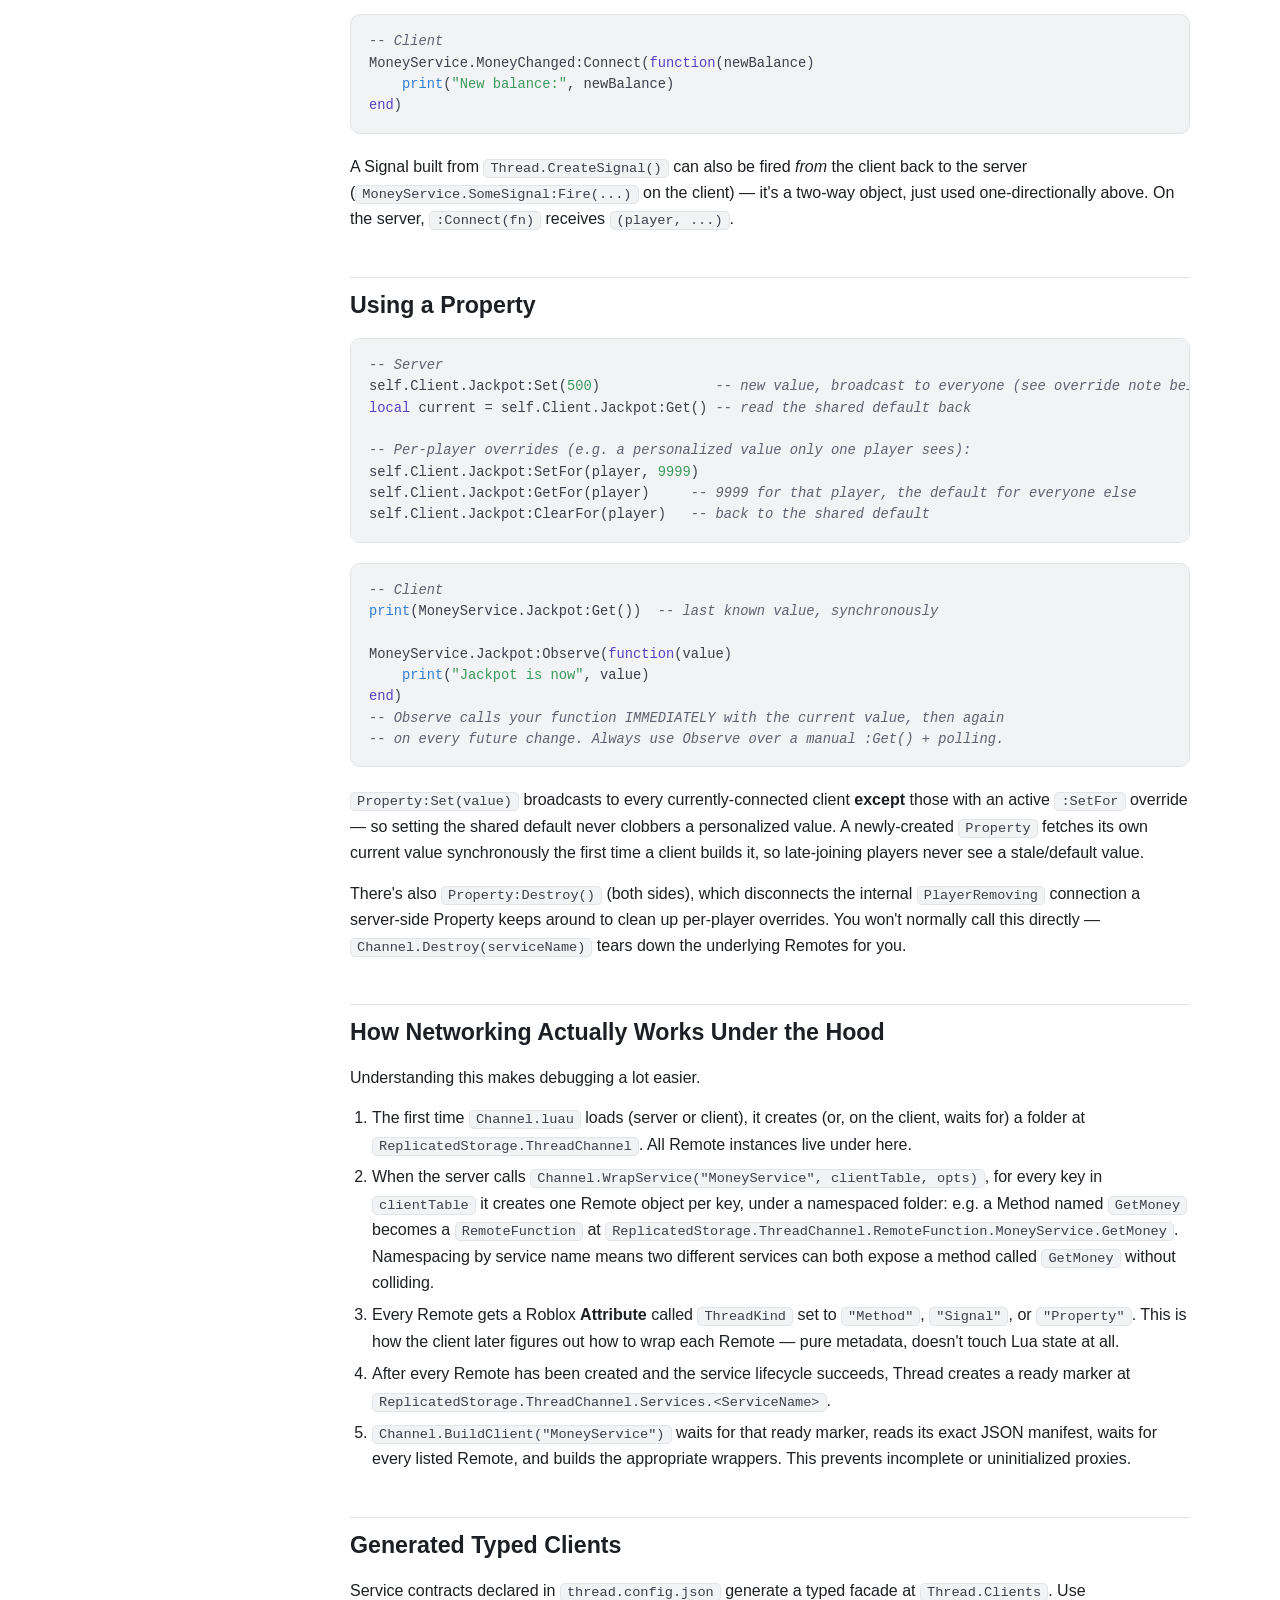
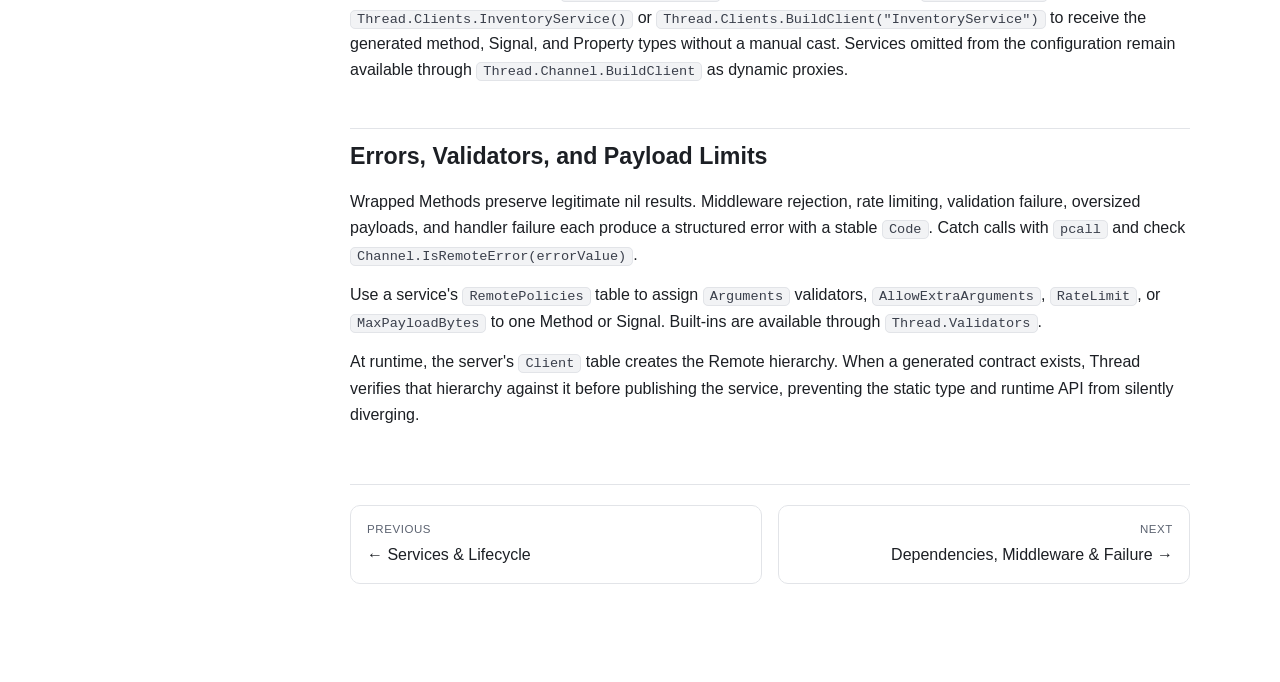
==== commit e6af282a: "chore: prepare Thread v2.0.1" ====
--- a/docs/client-table.html
+++ b/docs/client-table.html
@@ -17,7 +17,7 @@
 	<div class="sidebar-brand">
 		<span class="brand-mark" aria-hidden="true"><i></i><i></i><i></i></span>
 		<span class="brand-wordmark">Thread</span>
-		<span class="version">v2.0.0</span>
+		<span class="version">v2.0.1</span>
 	</div>
 
 	<div class="nav-group">
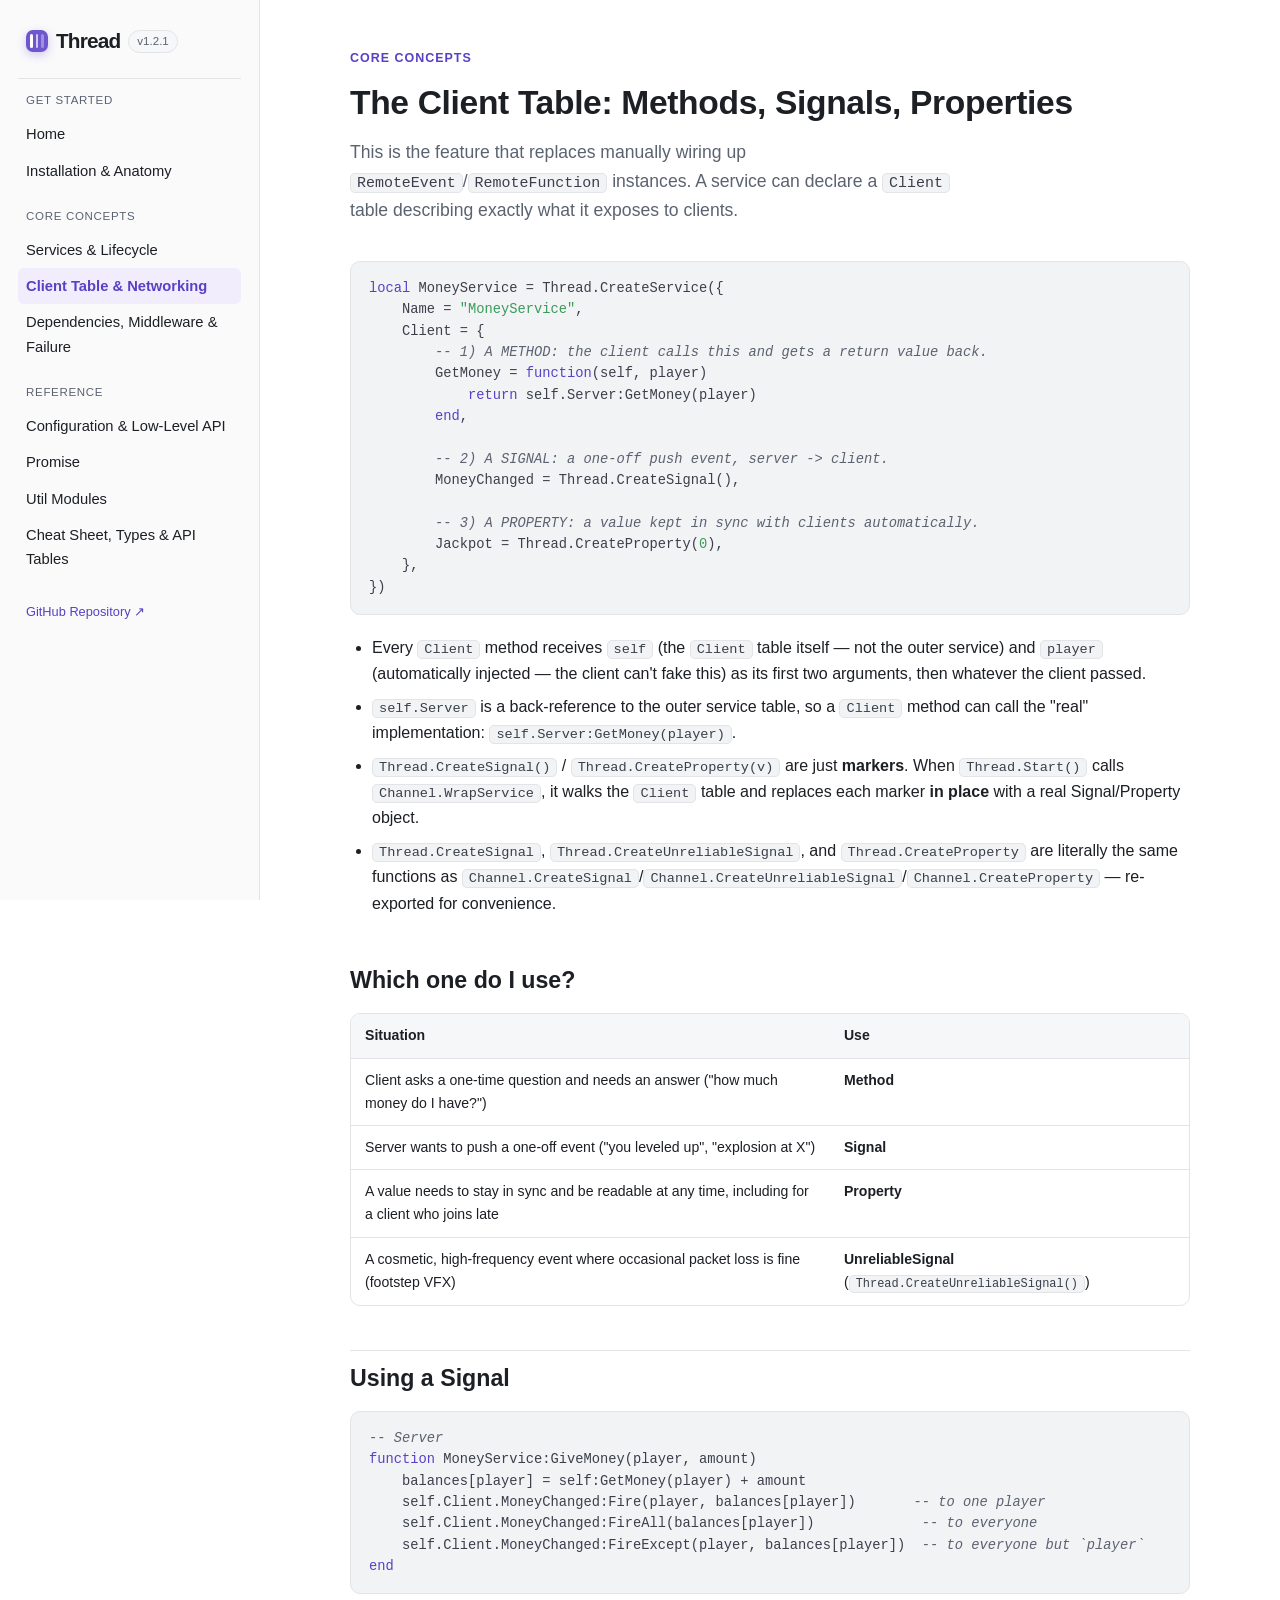
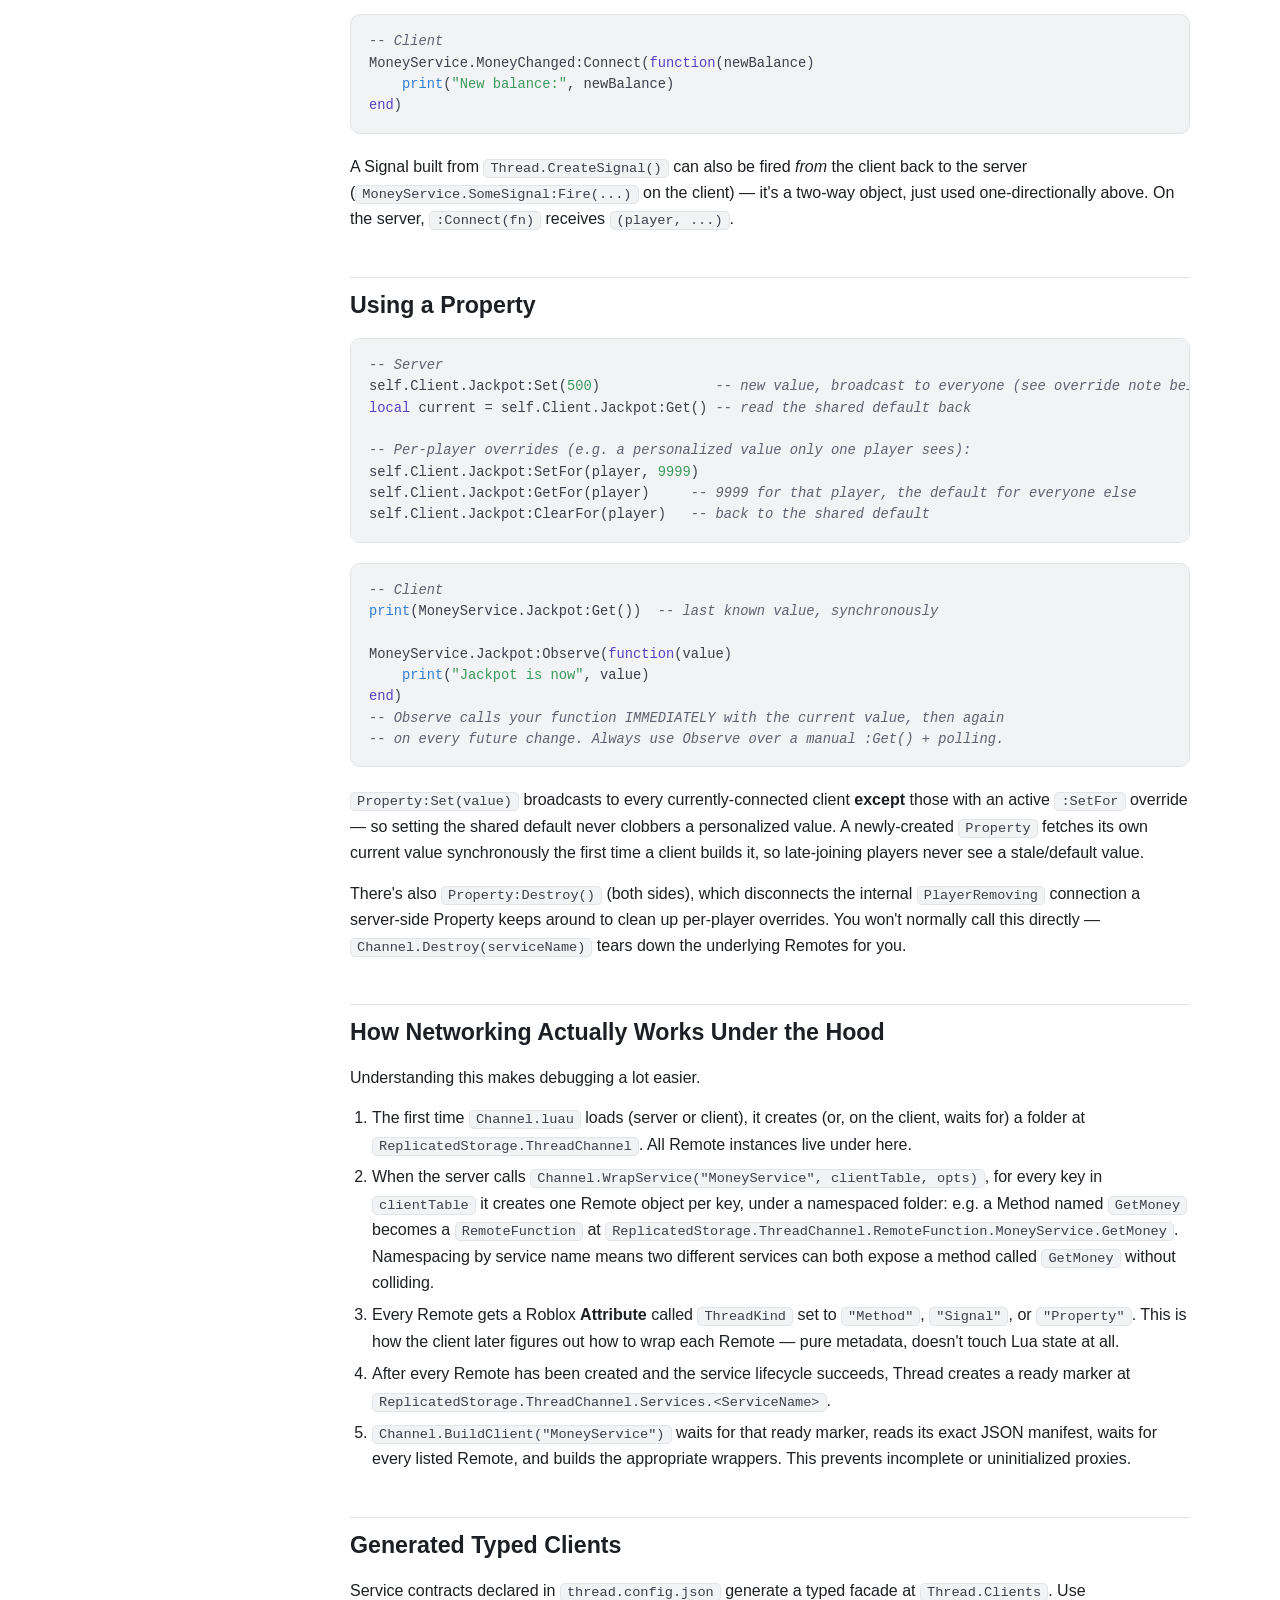
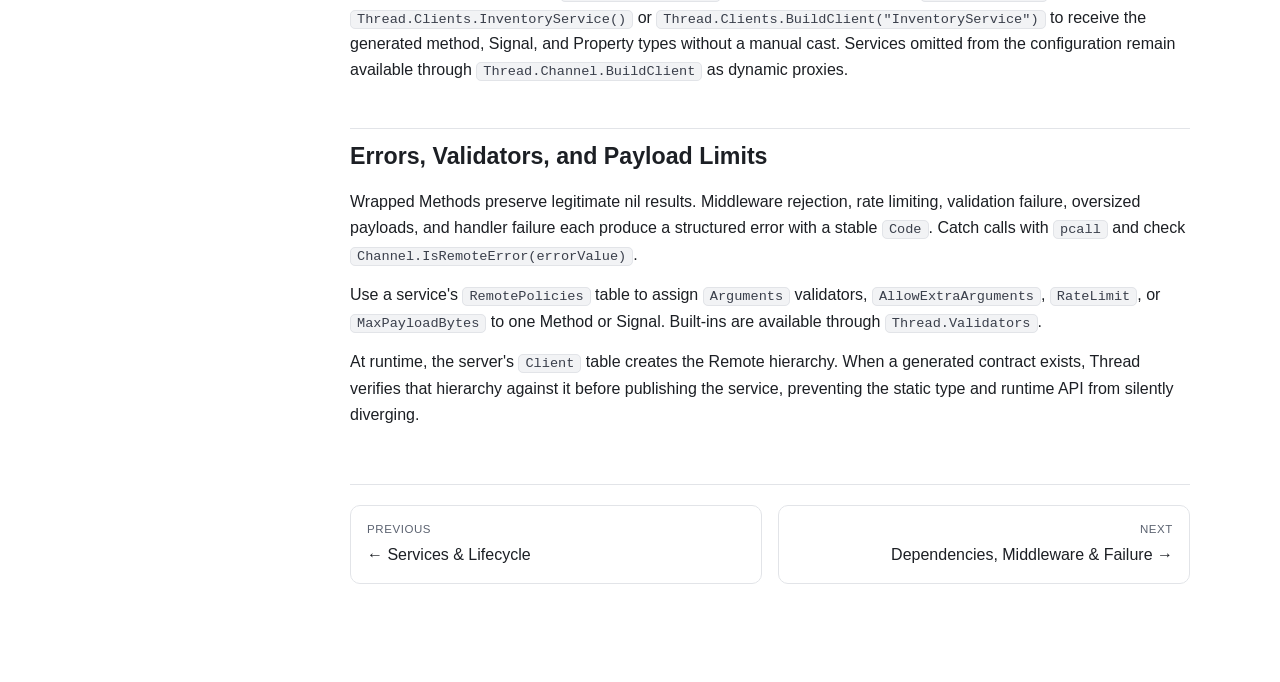
==== commit fe9c31ae: "chore: align release versions with changelog" ====
--- a/docs/client-table.html
+++ b/docs/client-table.html
@@ -17,7 +17,7 @@
 	<div class="sidebar-brand">
 		<span class="brand-mark" aria-hidden="true"><i></i><i></i><i></i></span>
 		<span class="brand-wordmark">Thread</span>
-		<span class="version">v2.0.1</span>
+		<span class="version">v1.2.1</span>
 	</div>
 
 	<div class="nav-group">
--- a/docs/assets/style.css
+++ b/docs/assets/style.css
@@ -226,6 +226,12 @@
 	scroll-margin-top: 20px;
 }
 
+h4 {
+	font-size: 1rem;
+	margin: 24px 0 8px;
+	scroll-margin-top: 20px;
+}
+
 p {
 	margin: 0 0 14px;
 }
@@ -262,7 +268,7 @@
 	padding: 0;
 }
 
-p code, li code, td code, h3 code, h2 code {
+p code, li code, td code, h4 code, h3 code, h2 code {
 	background: var(--bg-code);
 	border: 1px solid var(--border);
 	border-radius: 5px;
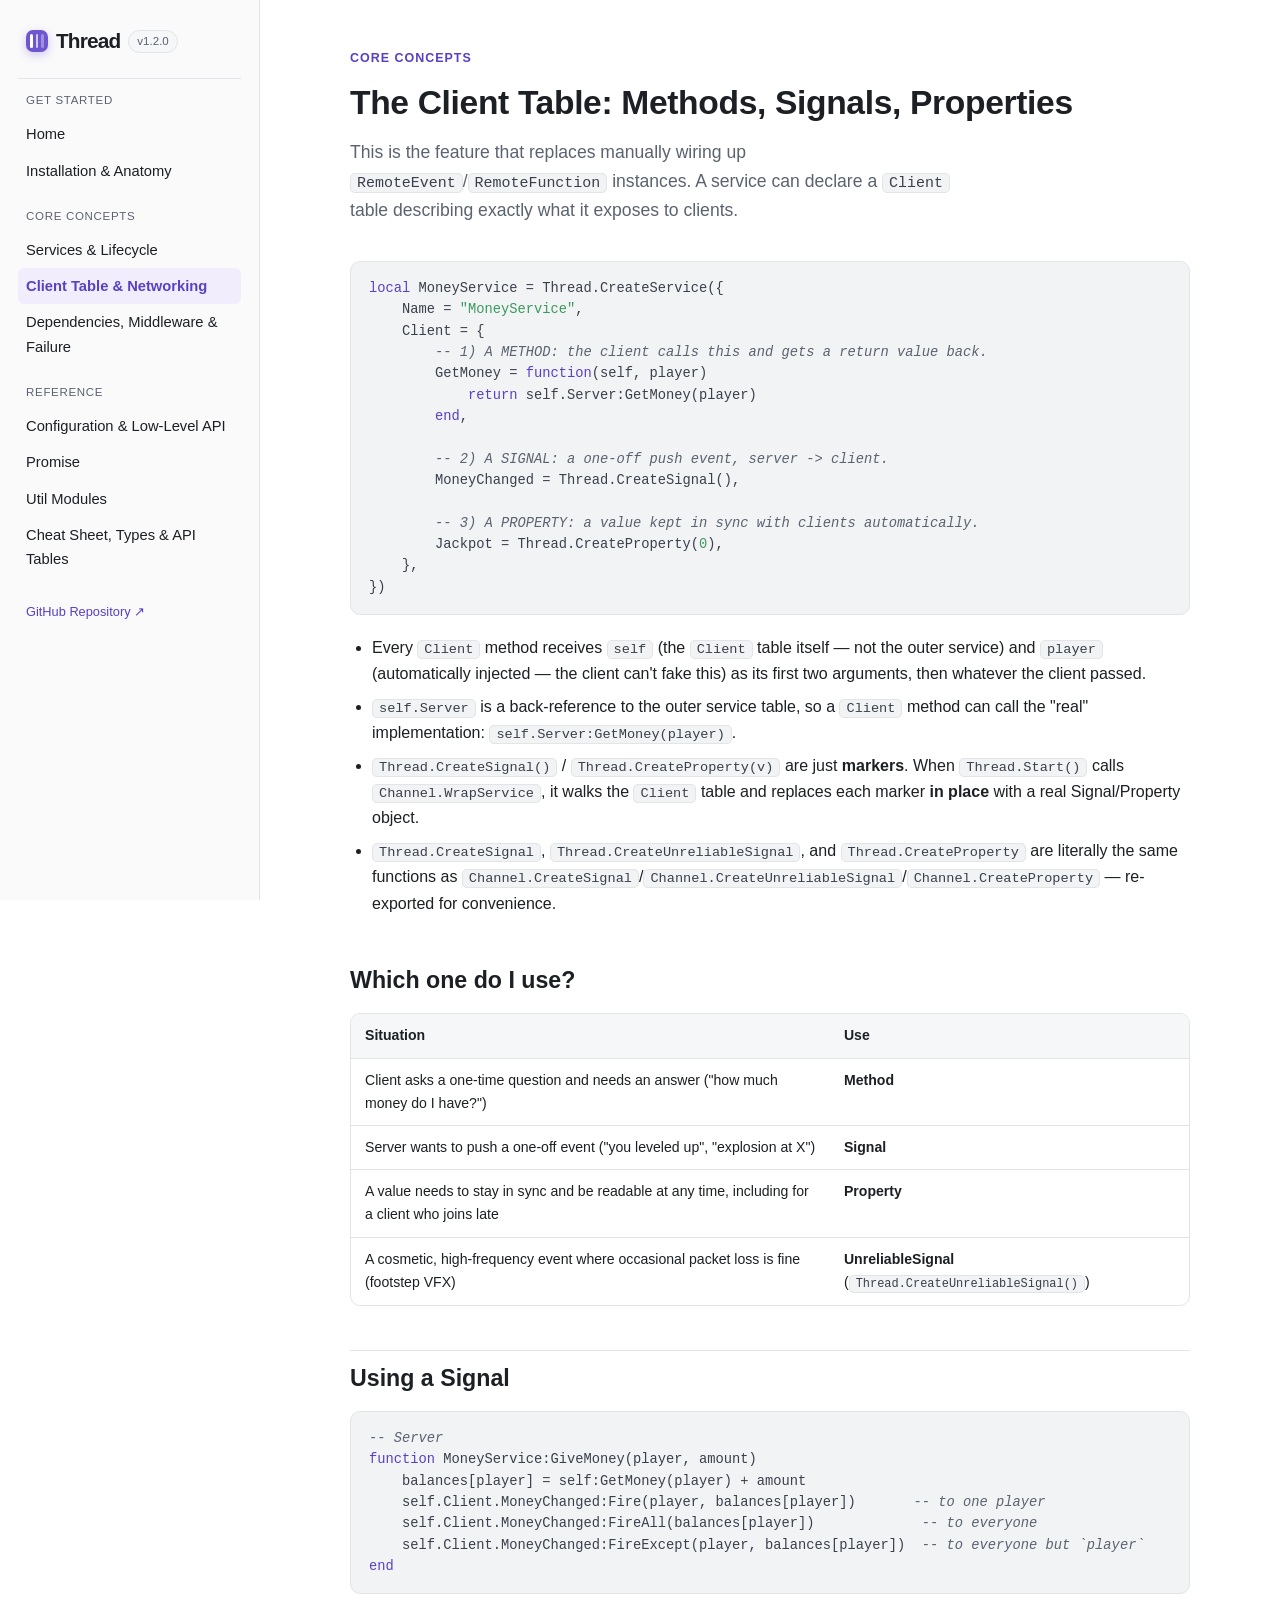
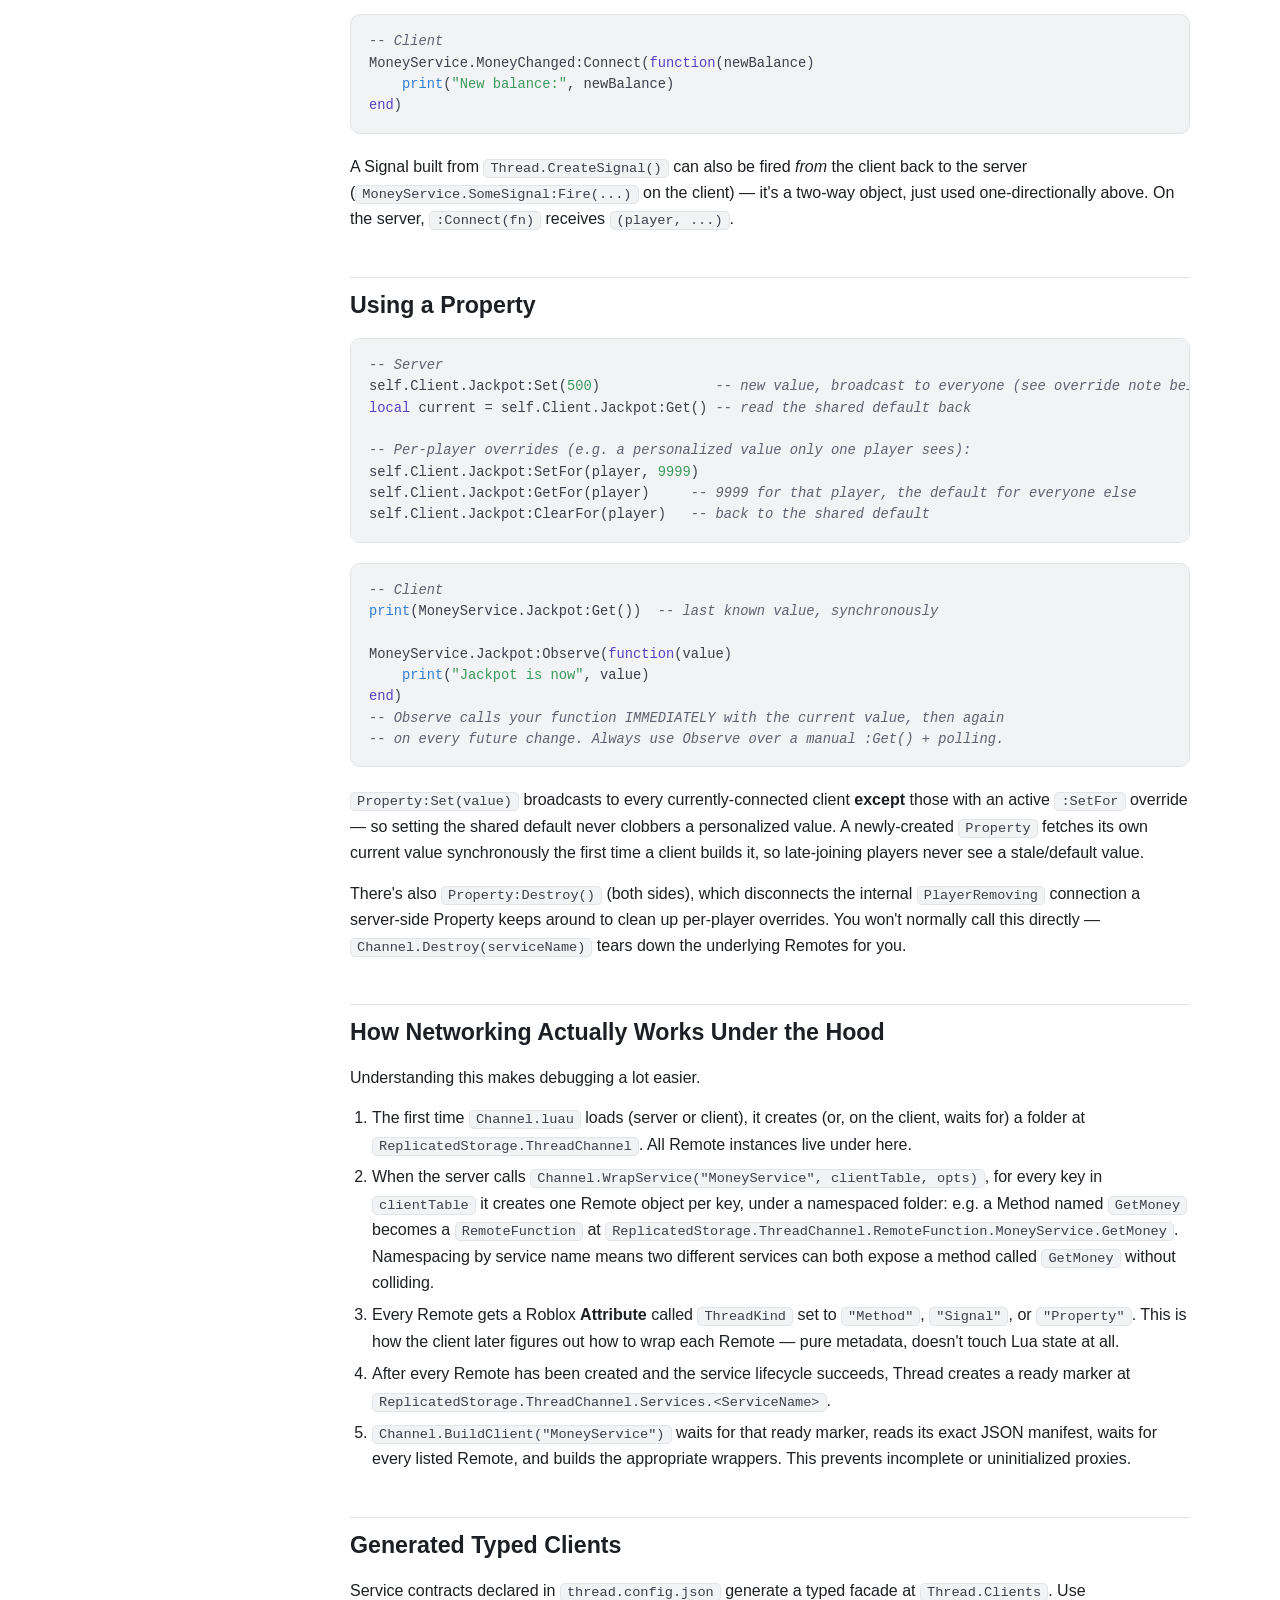
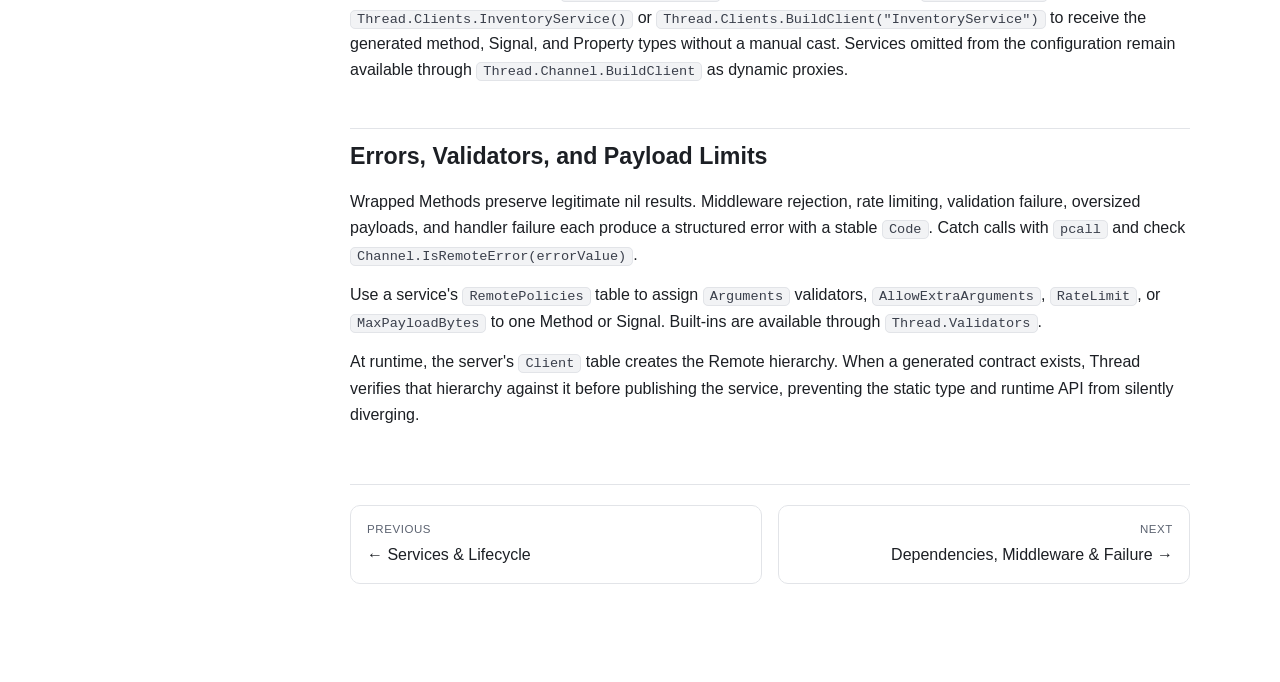
==== commit 7433f02d: "chore: correct v1.2.0 release metadata" ====
--- a/docs/client-table.html
+++ b/docs/client-table.html
@@ -17,7 +17,7 @@
 	<div class="sidebar-brand">
 		<span class="brand-mark" aria-hidden="true"><i></i><i></i><i></i></span>
 		<span class="brand-wordmark">Thread</span>
-		<span class="version">v1.2.1</span>
+		<span class="version">v1.2.0</span>
 	</div>
 
 	<div class="nav-group">
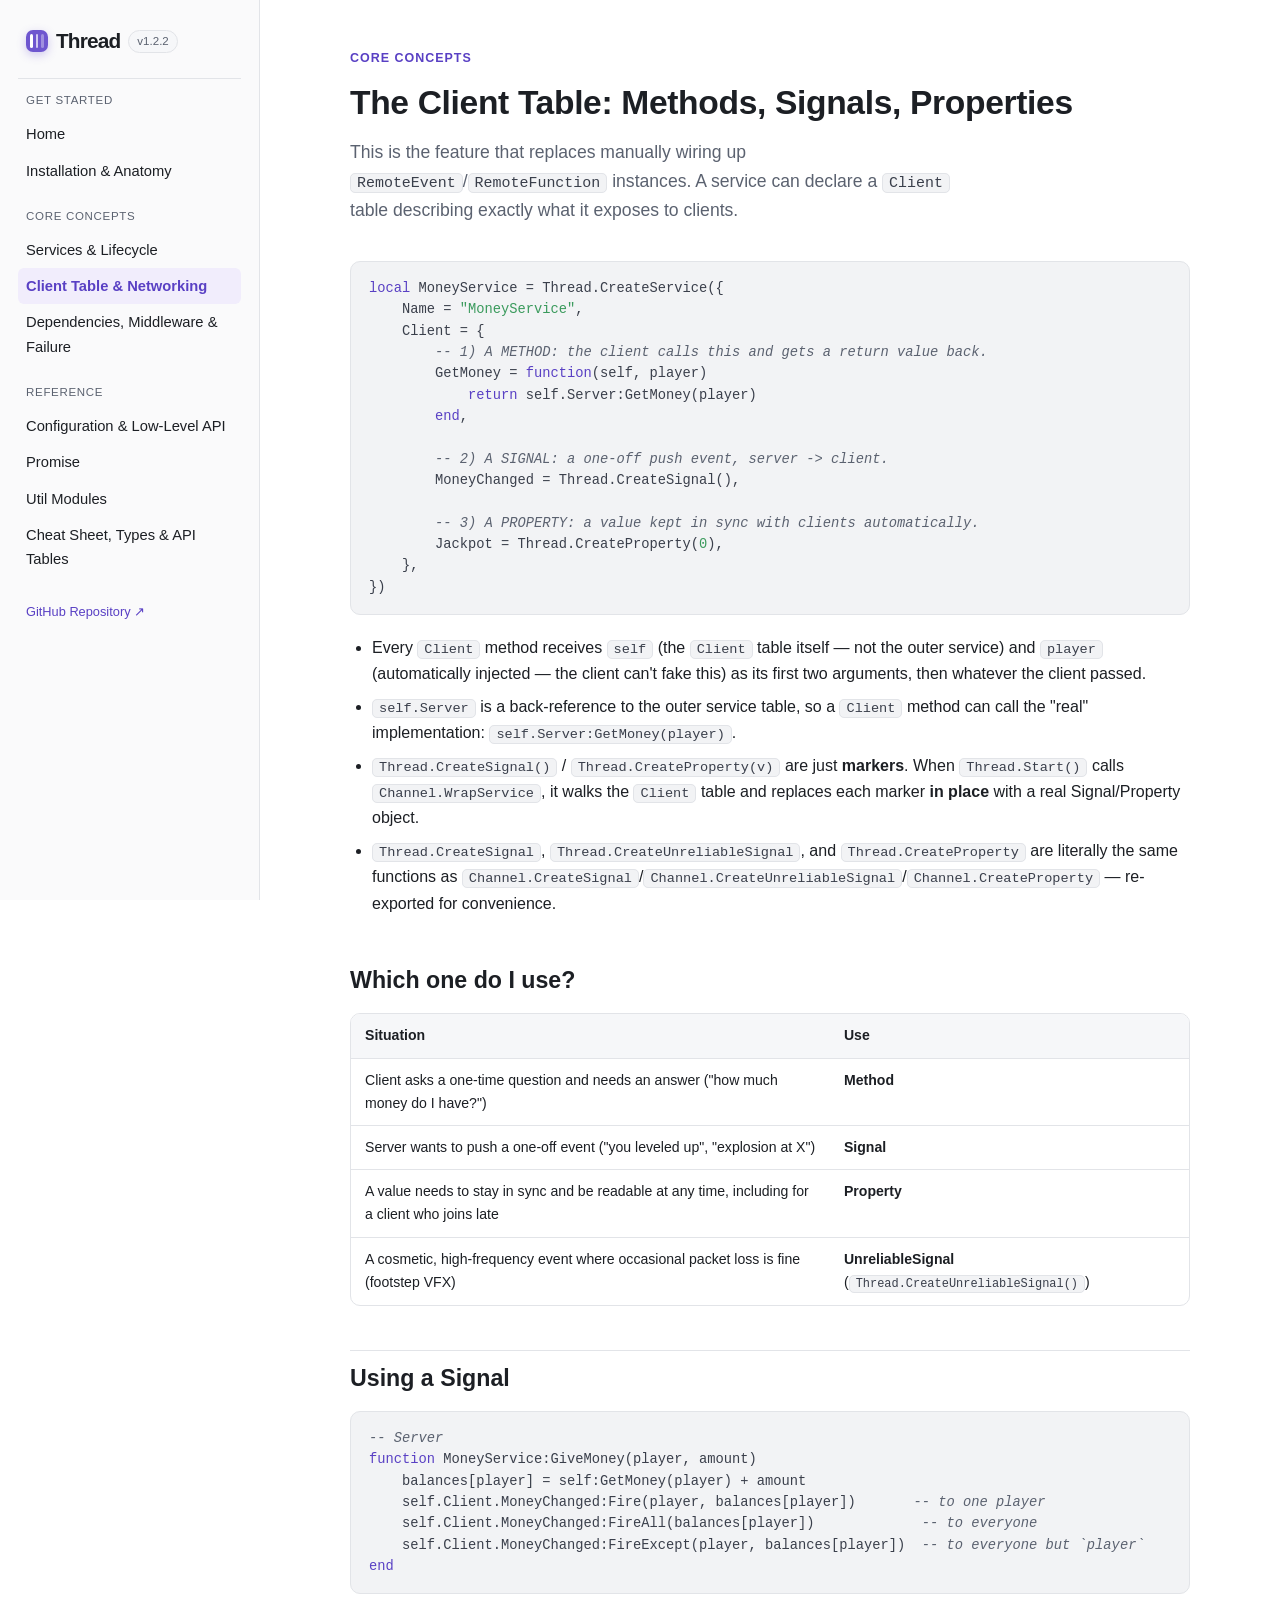
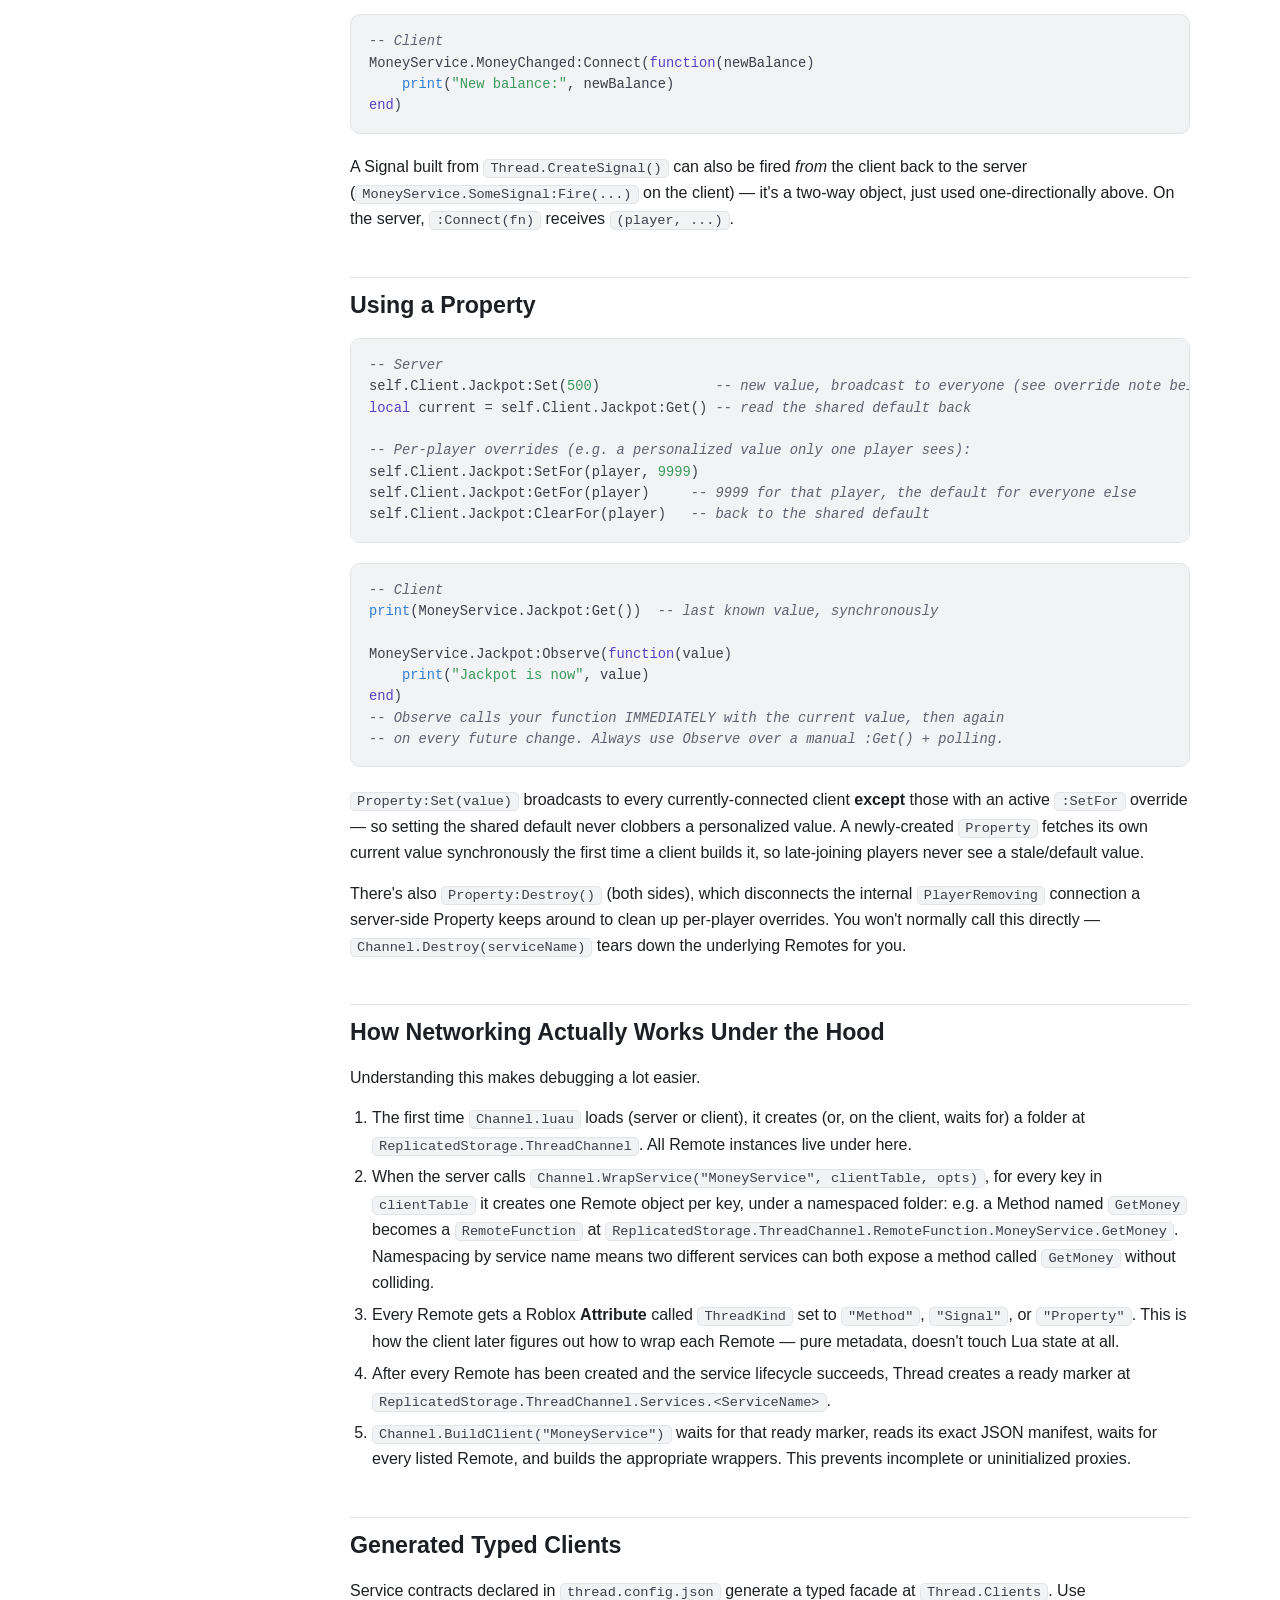
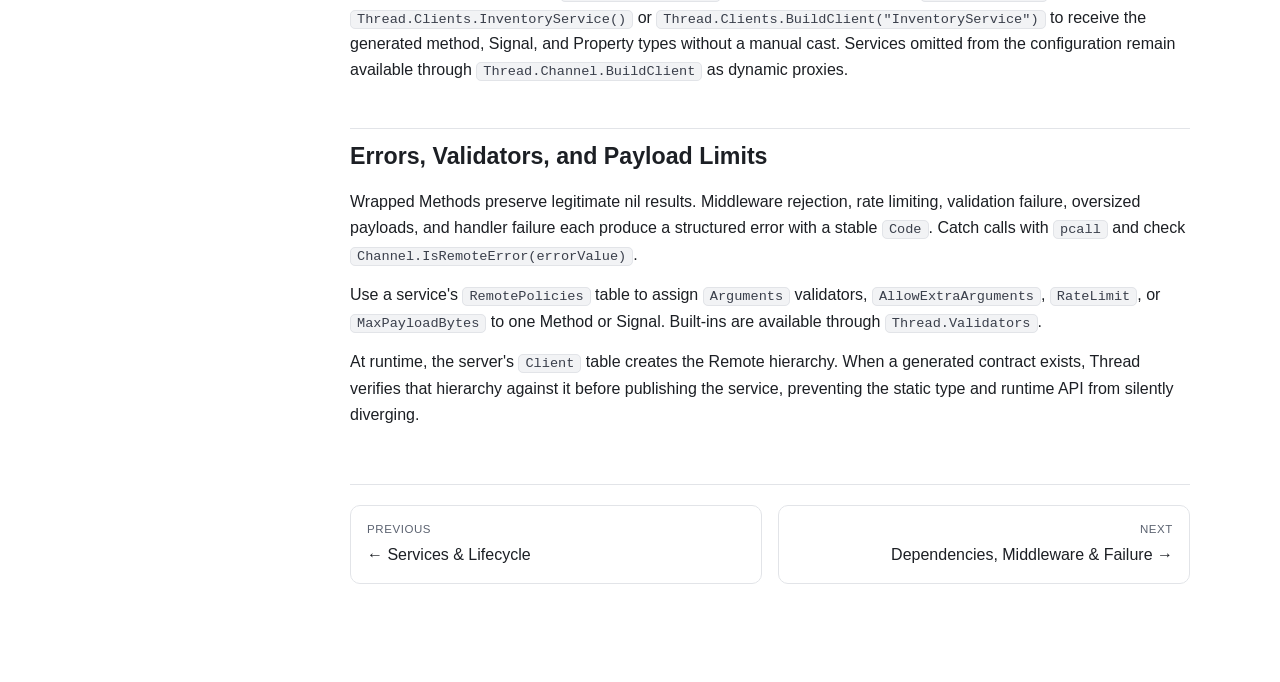
==== commit 7842f565: "chore: prepare v1.2.2" ====
--- a/docs/client-table.html
+++ b/docs/client-table.html
@@ -17,7 +17,7 @@
 	<div class="sidebar-brand">
 		<span class="brand-mark" aria-hidden="true"><i></i><i></i><i></i></span>
 		<span class="brand-wordmark">Thread</span>
-		<span class="version">v1.2.0</span>
+		<span class="version">v1.2.2</span>
 	</div>
 
 	<div class="nav-group">
--- a/docs/assets/style.css
+++ b/docs/assets/style.css
@@ -247,6 +247,28 @@
 
 strong {
 	color: var(--text);
+}
+
+.execution-model {
+	margin: 28px 0 32px;
+	padding: 18px;
+	background: var(--bg-elevated);
+	border: 1px solid var(--border);
+	border-radius: 14px;
+	box-shadow: var(--shadow);
+}
+
+.execution-model img {
+	display: block;
+	width: 100%;
+	height: auto;
+}
+
+.execution-model figcaption {
+	margin-top: 14px;
+	color: var(--text-muted);
+	font-size: 0.9rem;
+	text-align: center;
 }
 
 /* ---------- Code ---------- */
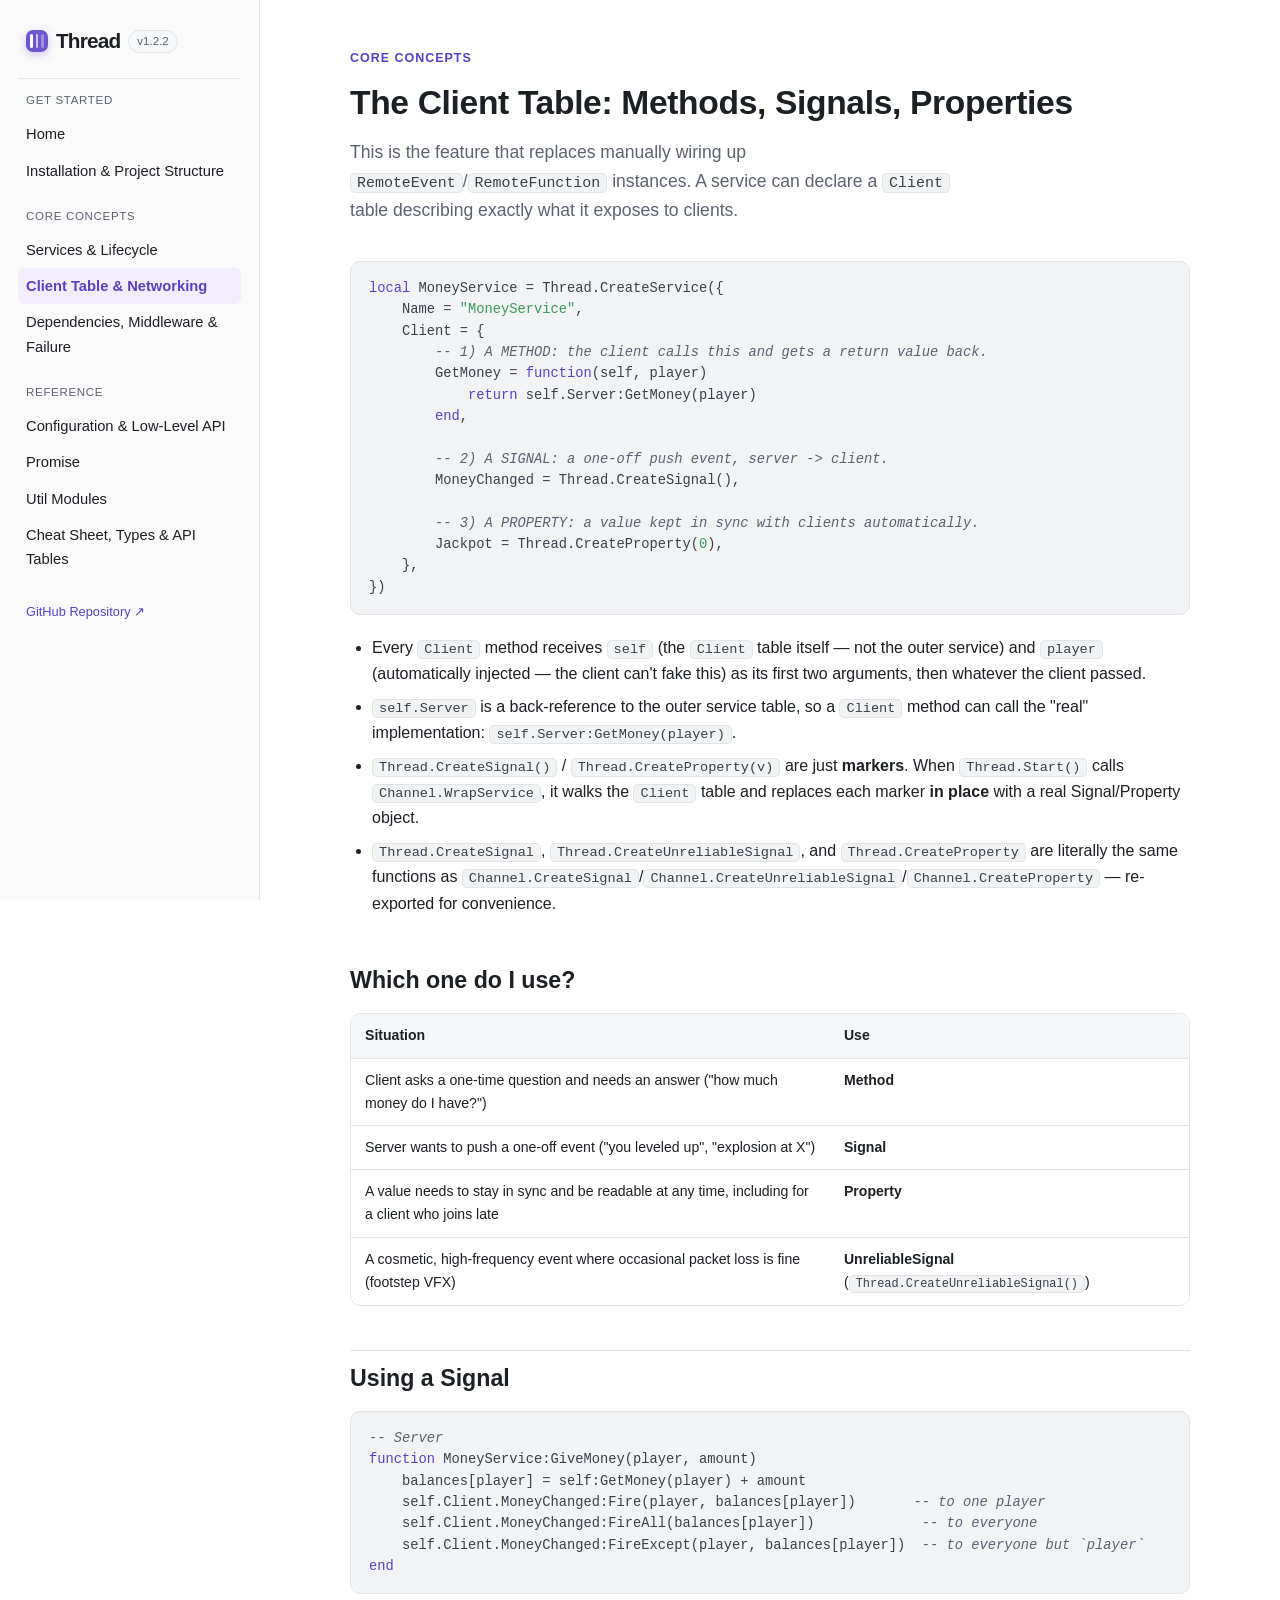
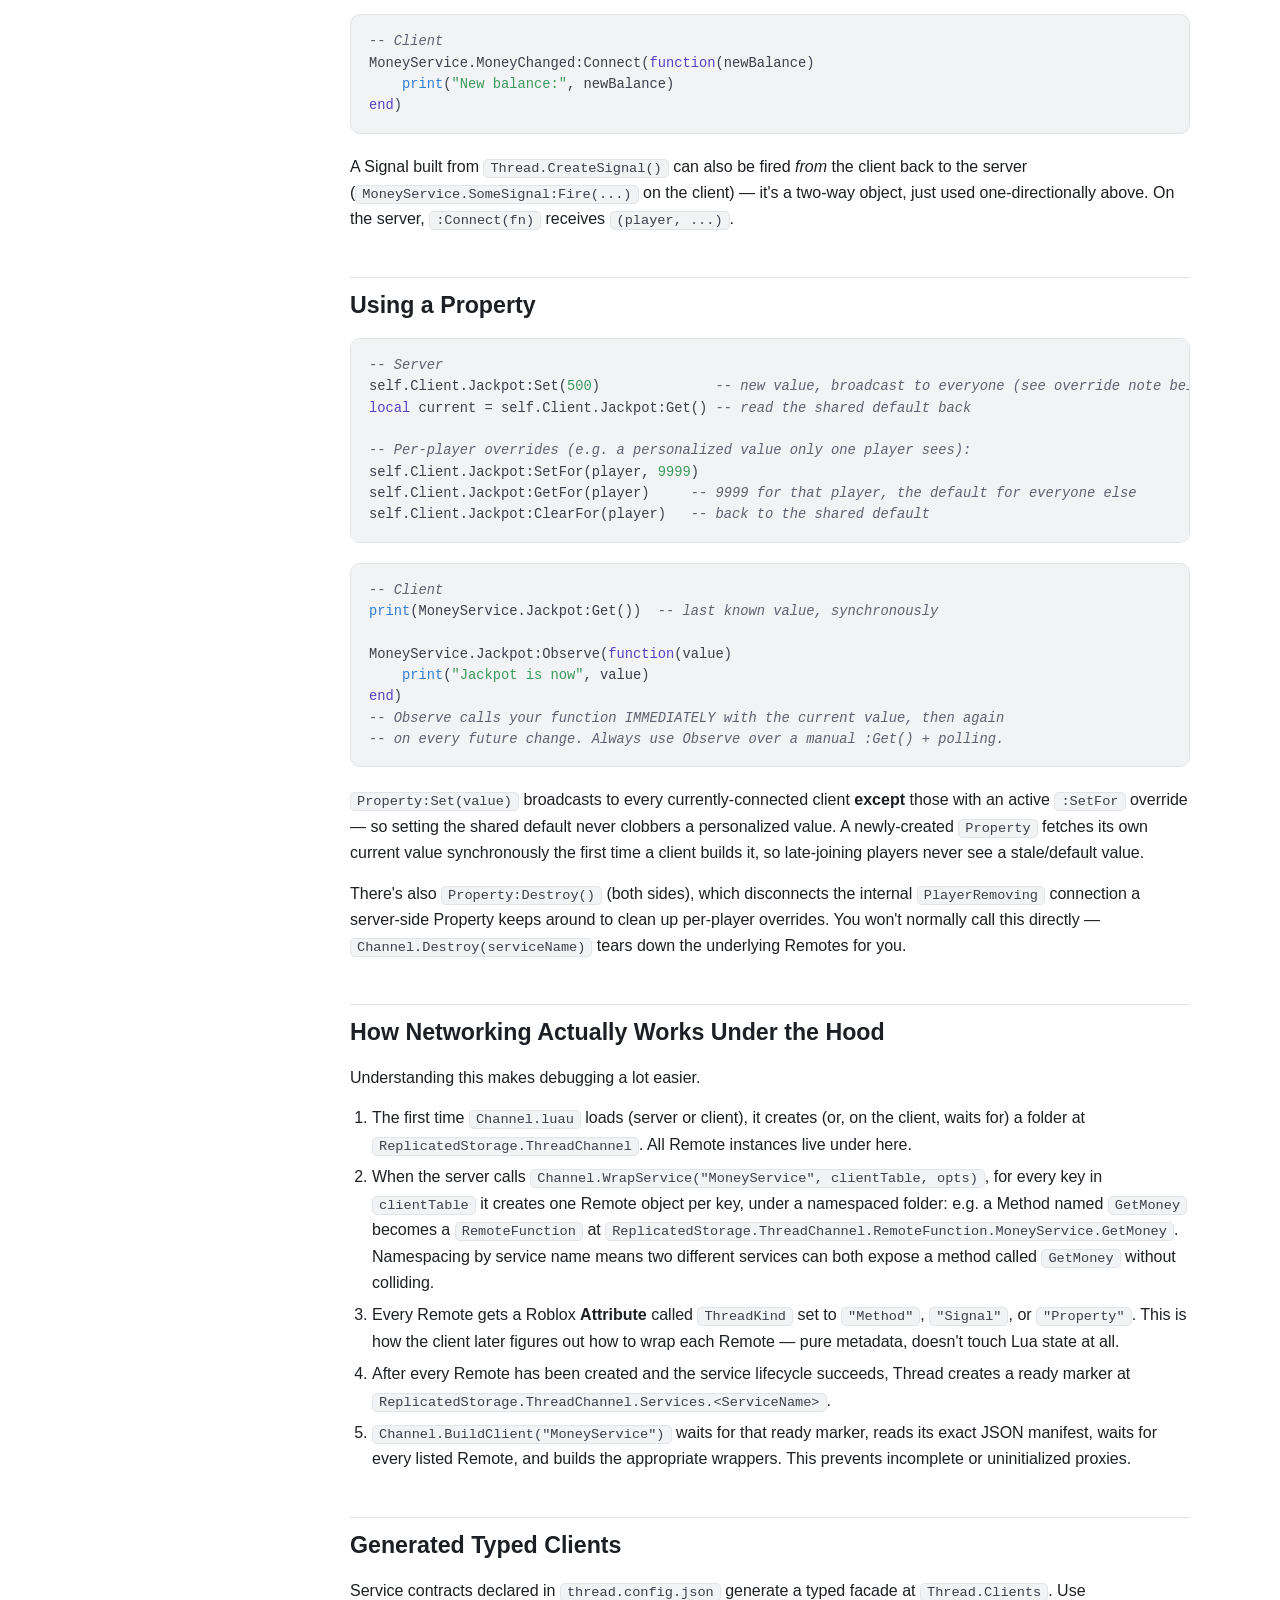
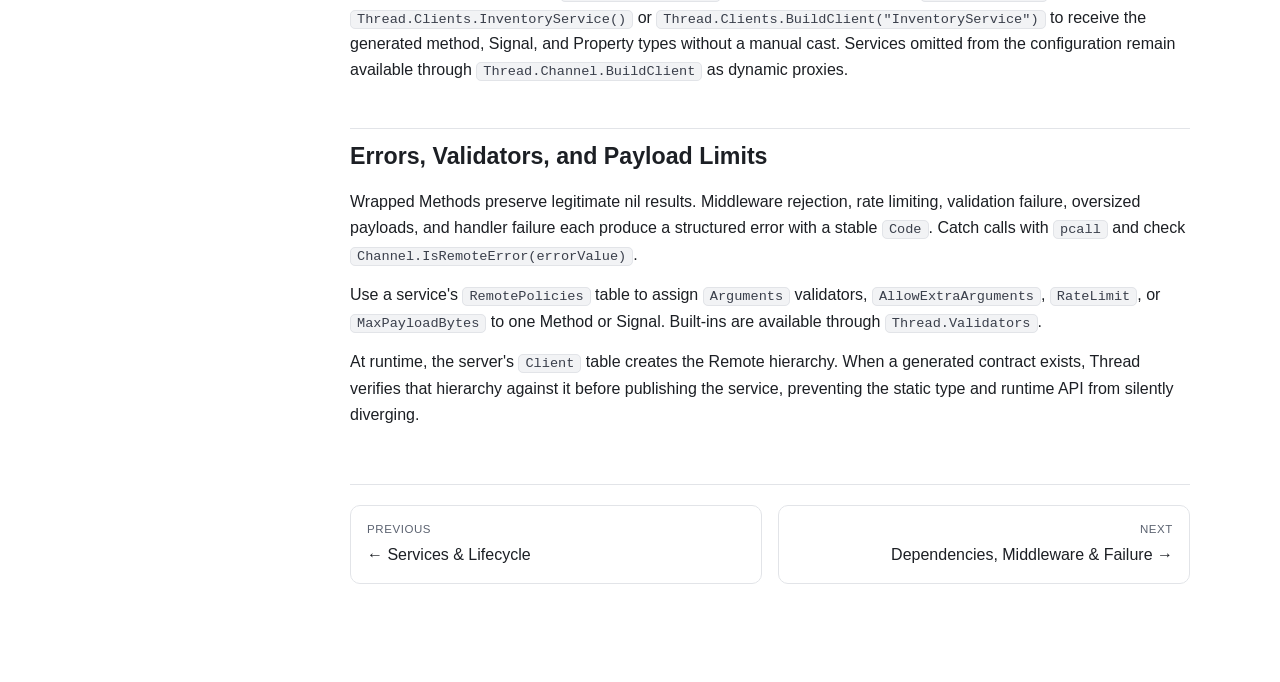
==== commit 9bf9ed33: "docs: simplify documentation homepage" ====
--- a/docs/client-table.html
+++ b/docs/client-table.html
@@ -23,7 +23,7 @@
 	<div class="nav-group">
 		<div class="nav-group-title">Get Started</div>
 		<a href="index.html">Home</a>
-		<a href="installation.html">Installation &amp; Anatomy</a>
+		<a href="installation.html">Installation &amp; Project Structure</a>
 	</div>
 
 	<div class="nav-group">
--- a/docs/assets/style.css
+++ b/docs/assets/style.css
@@ -421,53 +421,36 @@
 /* ---------- Home ---------- */
 
 .home-content {
-	max-width: 1050px;
+	max-width: 920px;
 }
 
 .home-hero {
-	display: grid;
-	grid-template-columns: minmax(0, 1.1fr) minmax(300px, 0.9fr);
-	gap: clamp(36px, 7vw, 88px);
-	align-items: center;
-	padding: clamp(22px, 4vw, 58px) 0 56px;
+	padding: 32px 0 48px;
+	border-bottom: 1px solid var(--border);
 }
 
 .home-kicker {
-	display: flex;
-	align-items: center;
-	gap: 9px;
 	color: var(--accent-strong);
-	font-size: 0.72rem;
-	font-weight: 750;
-	letter-spacing: 0.1em;
+	font-size: 0.78rem;
+	font-weight: 700;
+	letter-spacing: 0.08em;
 	text-transform: uppercase;
-}
-
-.home-kicker span {
-	width: 18px;
-	height: 2px;
-	background: currentColor;
+	margin: 0 0 8px;
 }
 
 .home-hero h1 {
-	font-size: clamp(2.7rem, 5.4vw, 4.5rem);
-	line-height: 0.98;
-	letter-spacing: -0.065em;
-	margin: 18px 0 22px;
-}
-
-.home-hero h1 em {
-	font-family: Georgia, "Times New Roman", serif;
-	font-weight: 400;
-	letter-spacing: -0.07em;
-	color: var(--accent-strong);
-}
-
-.home-hero-copy > p {
-	max-width: 56ch;
-	font-size: 1.08rem;
-	line-height: 1.7;
+	font-size: clamp(2.8rem, 7vw, 4.6rem);
+	line-height: 1;
+	letter-spacing: -0.055em;
+	margin: 0 0 18px;
+}
+
+.home-summary {
+	max-width: 64ch;
+	font-size: 1.12rem;
+	line-height: 1.65;
 	color: var(--text-muted);
+	margin: 0;
 }
 
 .home-actions { display: flex; flex-wrap: wrap; gap: 10px; margin: 28px 0 23px; }
@@ -490,66 +473,28 @@
 .button-quiet:hover { background: var(--bg-elevated); }
 .button span { font-size: 1.08rem; line-height: 1; }
 
-.home-tags { display: flex; flex-wrap: wrap; gap: 7px; }
-.home-tags span {
-	font-size: 0.72rem;
-	font-weight: 650;
-	color: var(--text-muted);
-	border: 1px solid var(--border);
-	border-radius: 999px;
-	padding: 3px 9px;
-}
-
-.home-schematic {
-	position: relative;
-	border: 1px solid var(--border);
-	border-radius: 16px;
-	padding: 18px;
-	background: linear-gradient(145deg, var(--bg-elevated), var(--bg));
-	box-shadow: 0 18px 45px color-mix(in srgb, var(--text) 8%, transparent);
-}
-
-.schematic-topline { display: flex; justify-content: space-between; color: var(--text-muted); font: 700 0.65rem ui-monospace, monospace; letter-spacing: 0.1em; }
-.schematic-topline span:last-child { color: #31966a; }
-.schematic-node { display: flex; align-items: center; gap: 11px; border: 1px solid var(--border); border-radius: 10px; padding: 12px; margin-top: 20px; background: var(--bg); }
-.schematic-node .node-dot { width: 9px; height: 9px; border-radius: 50%; background: var(--accent); box-shadow: 0 0 0 4px var(--accent-bg); }
-.schematic-node div { display: grid; gap: 0; flex: 1; }
-.schematic-node b { font-size: 0.88rem; letter-spacing: -0.01em; }
-.schematic-node small { font-size: 0.73rem; color: var(--text-muted); }
-.schematic-node code { color: var(--text-muted); font-size: 0.7rem; }
-.node-client { margin-top: 0; border-color: color-mix(in srgb, var(--accent) 46%, var(--border)); }
-.node-client .node-dot { background: #31966a; box-shadow: 0 0 0 4px color-mix(in srgb, #31966a 15%, transparent); }
-.schematic-line { display: grid; justify-items: start; gap: 3px; height: 52px; margin-left: 16px; padding: 5px 0; color: var(--text-muted); font-size: 0.68rem; }
-.schematic-line i { width: 1px; height: 20px; background: var(--accent); margin-left: 4px; }
-.schematic-events { display: flex; flex-wrap: wrap; gap: 6px; margin: 14px 0 2px; }
-.schematic-events span { background: var(--accent-bg); color: var(--accent-strong); border-radius: 5px; padding: 3px 6px; font: 0.68rem ui-monospace, monospace; }
-
-.home-principles { display: grid; grid-template-columns: repeat(3, 1fr); border-top: 1px solid var(--border); border-bottom: 1px solid var(--border); }
-.home-principles > div { padding: 23px 22px 24px 0; margin-right: 22px; border-right: 1px solid var(--border); display: grid; gap: 5px; }
-.home-principles > div:last-child { border-right: 0; margin-right: 0; }
-.home-principles strong { font-size: 0.88rem; }
-.home-principles span { color: var(--text-muted); font-size: 0.82rem; line-height: 1.5; }
-
-.home-section { padding-top: 68px; }
-.section-heading { display: grid; grid-template-columns: 38px minmax(0, 1fr); gap: 13px; align-items: start; }
-.section-heading > span { color: var(--accent-strong); font: 700 0.7rem ui-monospace, monospace; padding-top: 7px; }
-.section-heading .eyebrow { margin: 0 0 5px; }
-.section-heading h2 { border: 0; padding: 0; margin: 0; font-size: clamp(1.6rem, 3vw, 2.15rem); letter-spacing: -0.035em; }
-.home-intro { max-width: 68ch; margin: 20px 0 20px 51px; color: var(--text-muted); font-size: 1rem; }
-.home-note { margin-left: 51px; display: grid; grid-template-columns: 84px minmax(0, 1fr); gap: 12px; padding: 14px 0; border-top: 1px solid var(--border); border-bottom: 1px solid var(--border); }
-.home-note > span { color: var(--accent-strong); font: 700 0.7rem ui-monospace, monospace; text-transform: uppercase; padding-top: 5px; }
-.home-note p { margin: 0; font-size: 0.92rem; color: var(--text-muted); }
-
-.home-code-grid { display: grid; grid-template-columns: minmax(0, 0.68fr) minmax(0, 1.32fr); gap: 14px; margin: 23px 0 0 51px; }
+.home-meta { display: flex; flex-wrap: wrap; gap: 8px 18px; color: var(--text-muted); font-size: 0.82rem; }
+.home-meta span + span::before { content: "·"; margin-right: 18px; color: var(--border); }
+
+.home-section { padding-top: 48px; }
+.home-section h2 { margin: 0 0 14px; border: 0; padding: 0; font-size: 1.45rem; letter-spacing: -0.02em; }
+
+.home-code-grid { display: grid; grid-template-columns: minmax(0, 0.68fr) minmax(0, 1.32fr); gap: 14px; margin: 20px 0 0; }
 .home-code-panel { min-width: 0; border: 1px solid var(--border); border-radius: 10px; overflow: hidden; background: var(--bg-code); }
 .code-panel-label { padding: 8px 12px; border-bottom: 1px solid var(--border); color: var(--text-muted); font: 0.67rem ui-monospace, monospace; }
 .home-code-panel pre { margin: 0; border: 0; border-radius: 0; padding: 14px; font-size: 0.74rem; min-height: calc(100% - 33px); }
-.home-after-code { margin: 15px 0 0 51px; max-width: 75ch; color: var(--text-muted); font-size: 0.9rem; }
-.home-explore .card-grid { margin: 23px 0 0 51px; }
-.home-explore .card { background: var(--bg); box-shadow: none; border-radius: 9px; }
-.home-explore .card:hover { background: var(--bg-elevated); transform: translateY(-2px); transition: transform 0.16s ease, background 0.16s ease; }
-.home-explore .card-title { display: flex; justify-content: space-between; gap: 12px; }
-.home-explore .card-title span { color: var(--accent-strong); }
+.home-after-code { margin: 15px 0 0; max-width: 75ch; color: var(--text-muted); font-size: 0.9rem; }
+
+.home-feature-list { list-style: none; padding: 0; margin: 0; border-top: 1px solid var(--border); }
+.home-feature-list li { display: grid; grid-template-columns: 180px 1fr; gap: 24px; padding: 13px 0; margin: 0; border-bottom: 1px solid var(--border); }
+.home-feature-list strong { font-size: 0.92rem; }
+.home-feature-list span { color: var(--text-muted); font-size: 0.92rem; }
+
+.docs-list { border-top: 1px solid var(--border); }
+.docs-list a { display: grid; grid-template-columns: minmax(210px, 0.8fr) minmax(0, 1.2fr); gap: 24px; padding: 14px 0; border-bottom: 1px solid var(--border); color: var(--text); }
+.docs-list a:hover { text-decoration: none; color: var(--accent-strong); }
+.docs-list a span { font-weight: 650; }
+.docs-list small { color: var(--text-muted); font-size: 0.86rem; line-height: 1.55; }
 
 .badge {
 	display: inline-flex;
@@ -712,27 +657,7 @@
 	}
 
 	.home-hero {
-		grid-template-columns: 1fr;
 		padding-top: 30px;
-	}
-
-	.home-schematic {
-		max-width: 520px;
-	}
-
-	.home-principles {
-		grid-template-columns: 1fr;
-	}
-
-	.home-principles > div {
-		padding: 18px 0;
-		margin: 0;
-		border-right: 0;
-		border-bottom: 1px solid var(--border);
-	}
-
-	.home-principles > div:last-child {
-		border-bottom: 0;
 	}
 
 	.home-section {
@@ -741,6 +666,11 @@
 
 	.home-code-grid {
 		grid-template-columns: 1fr;
+	}
+
+	.docs-list a {
+		grid-template-columns: 1fr;
+		gap: 3px;
 	}
 
 	.page-nav {
@@ -783,17 +713,17 @@
 		font-size: 2.55rem;
 	}
 
-	.home-intro, .home-note, .home-code-grid, .home-after-code, .home-explore .card-grid {
-		margin-left: 0;
-	}
-
-	.home-note {
-		grid-template-columns: 1fr;
-		gap: 4px;
-	}
-
 	.home-code-panel pre {
 		font-size: 0.7rem;
+	}
+
+	.home-feature-list li {
+		grid-template-columns: 1fr;
+		gap: 2px;
+	}
+
+	.home-meta span + span::before {
+		content: none;
 	}
 }
 
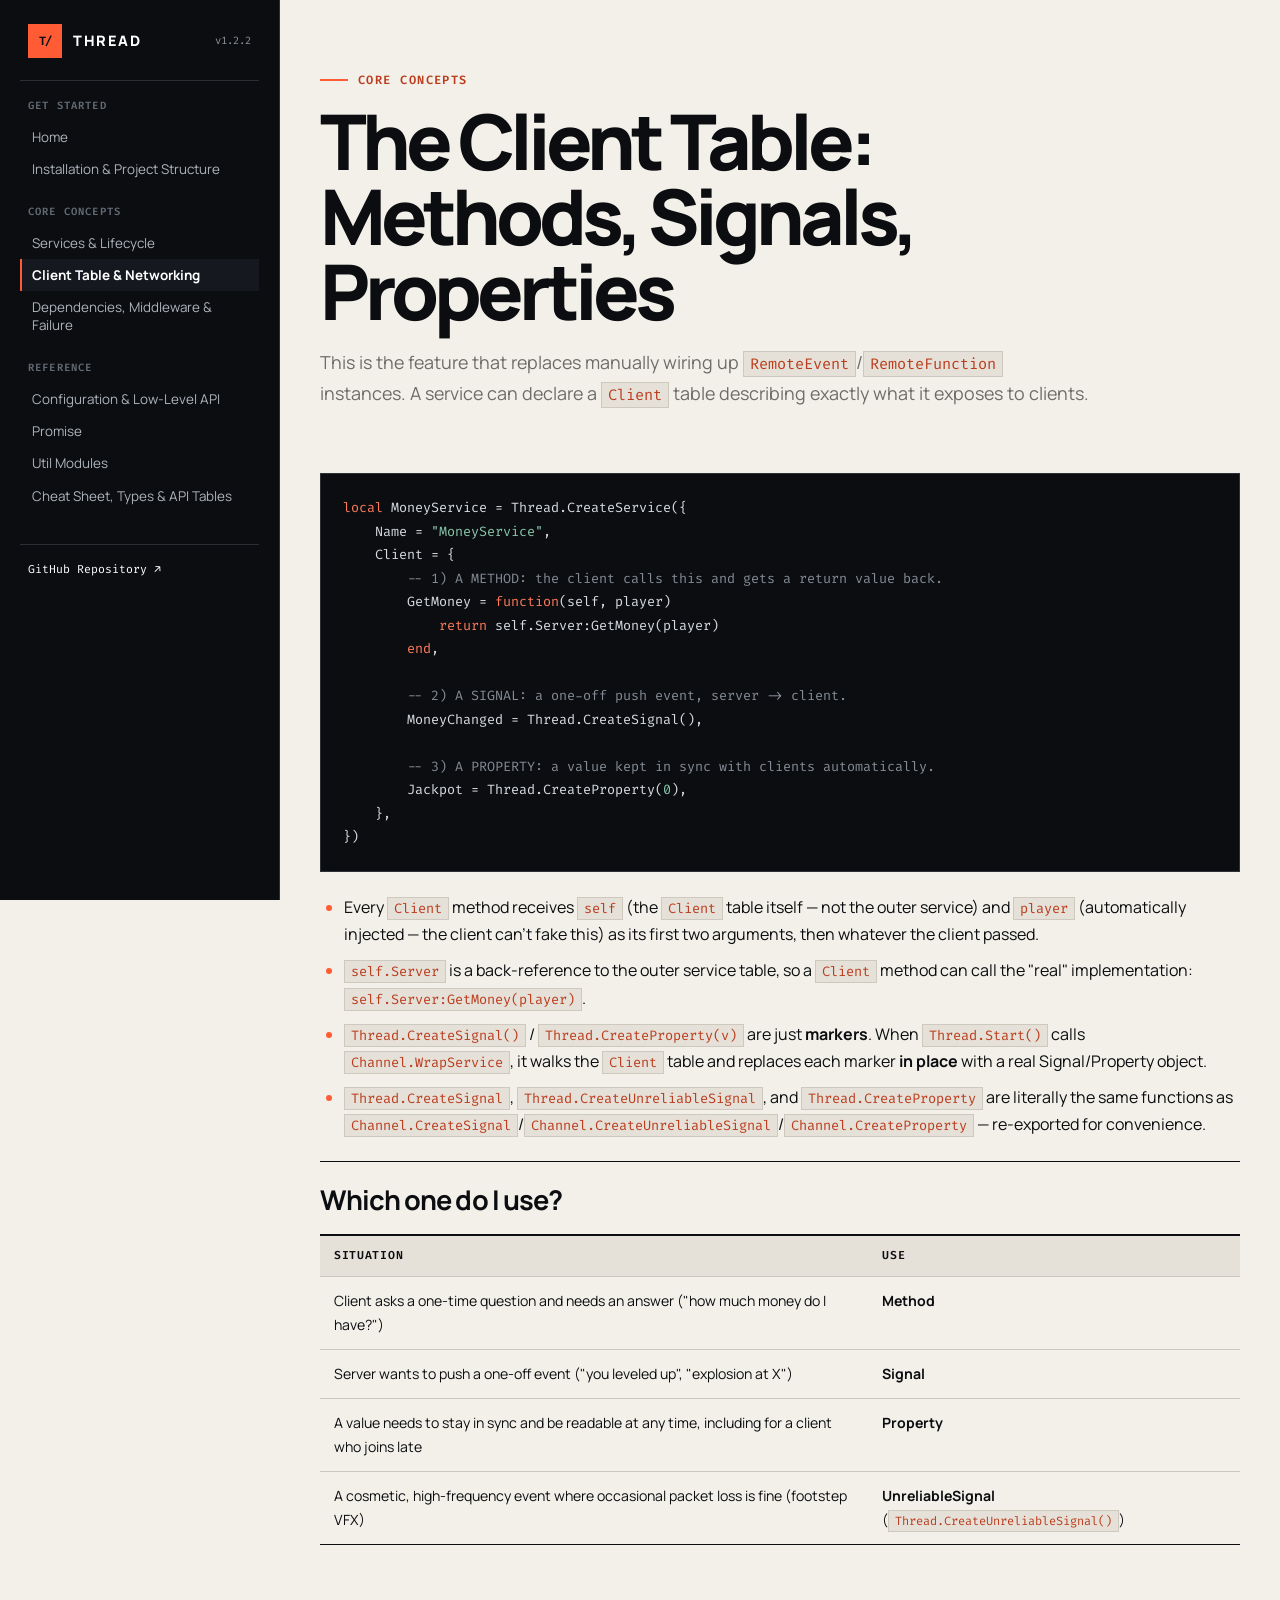
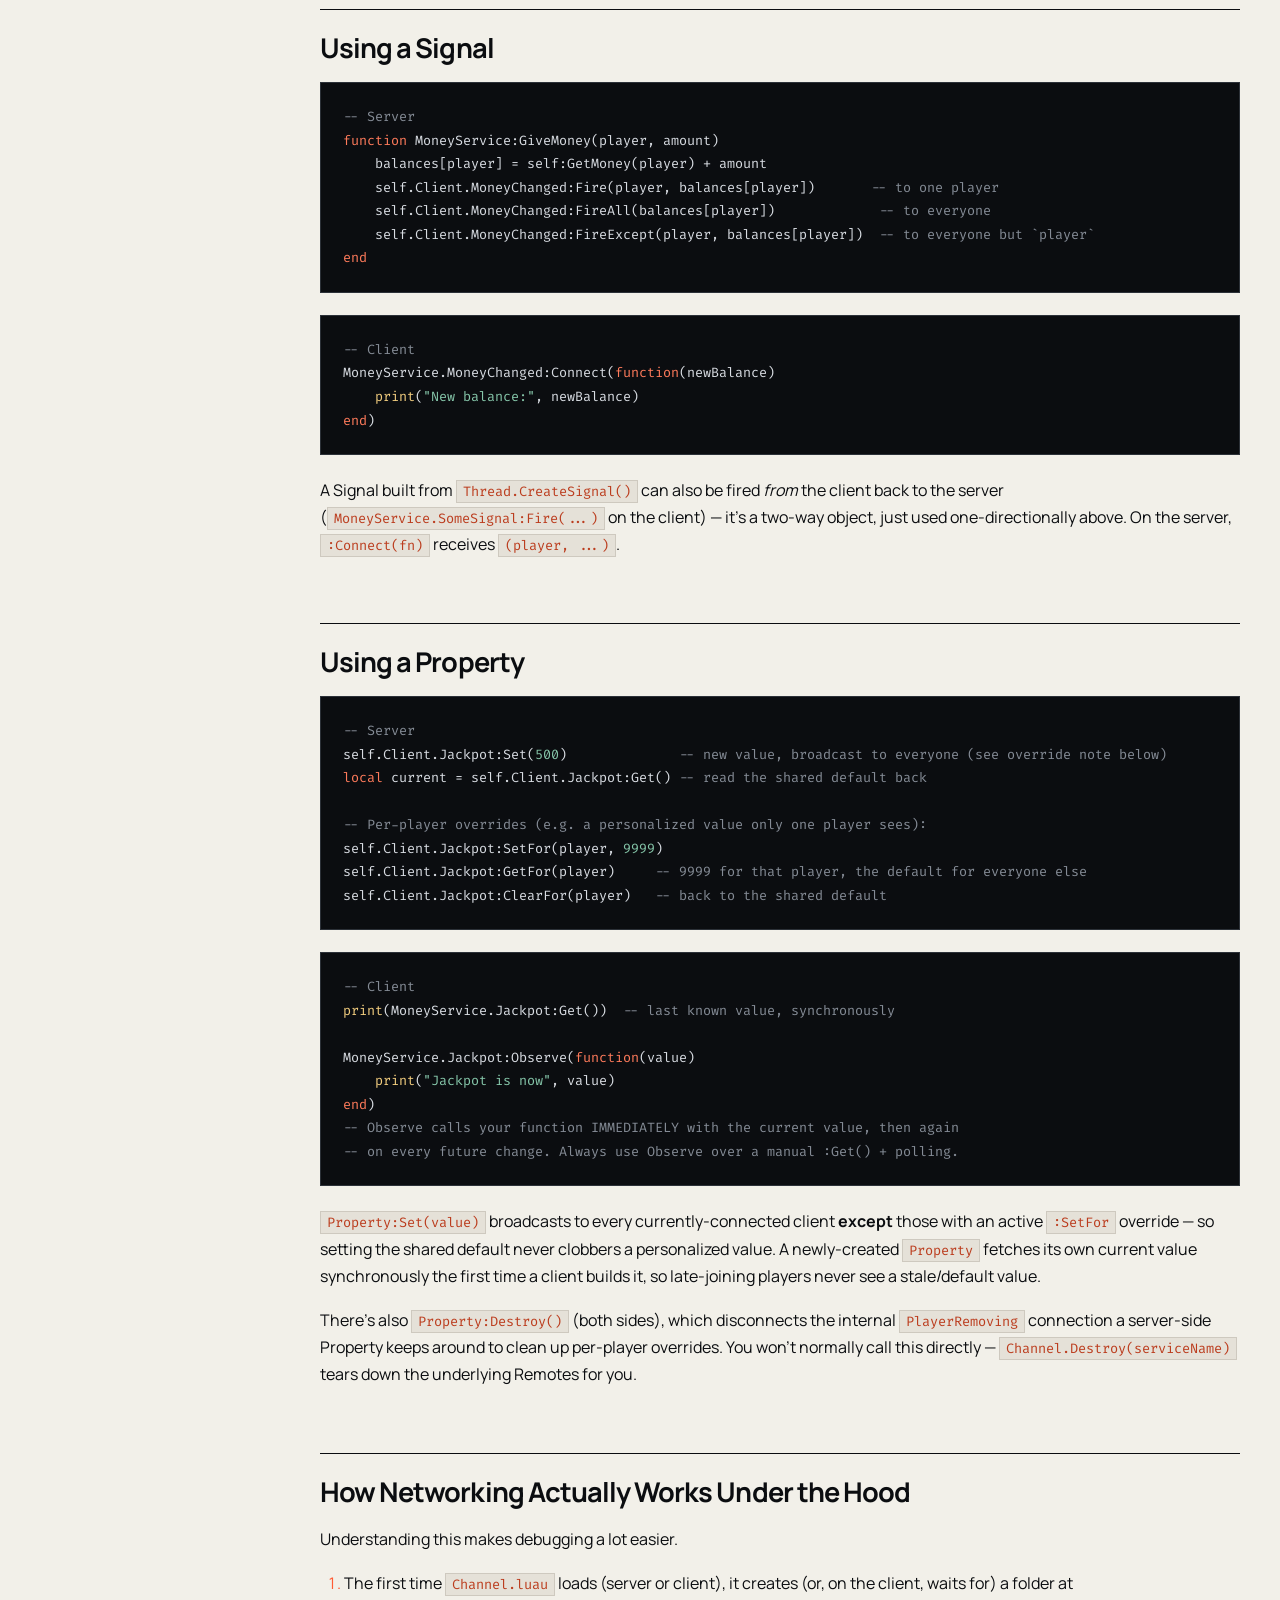
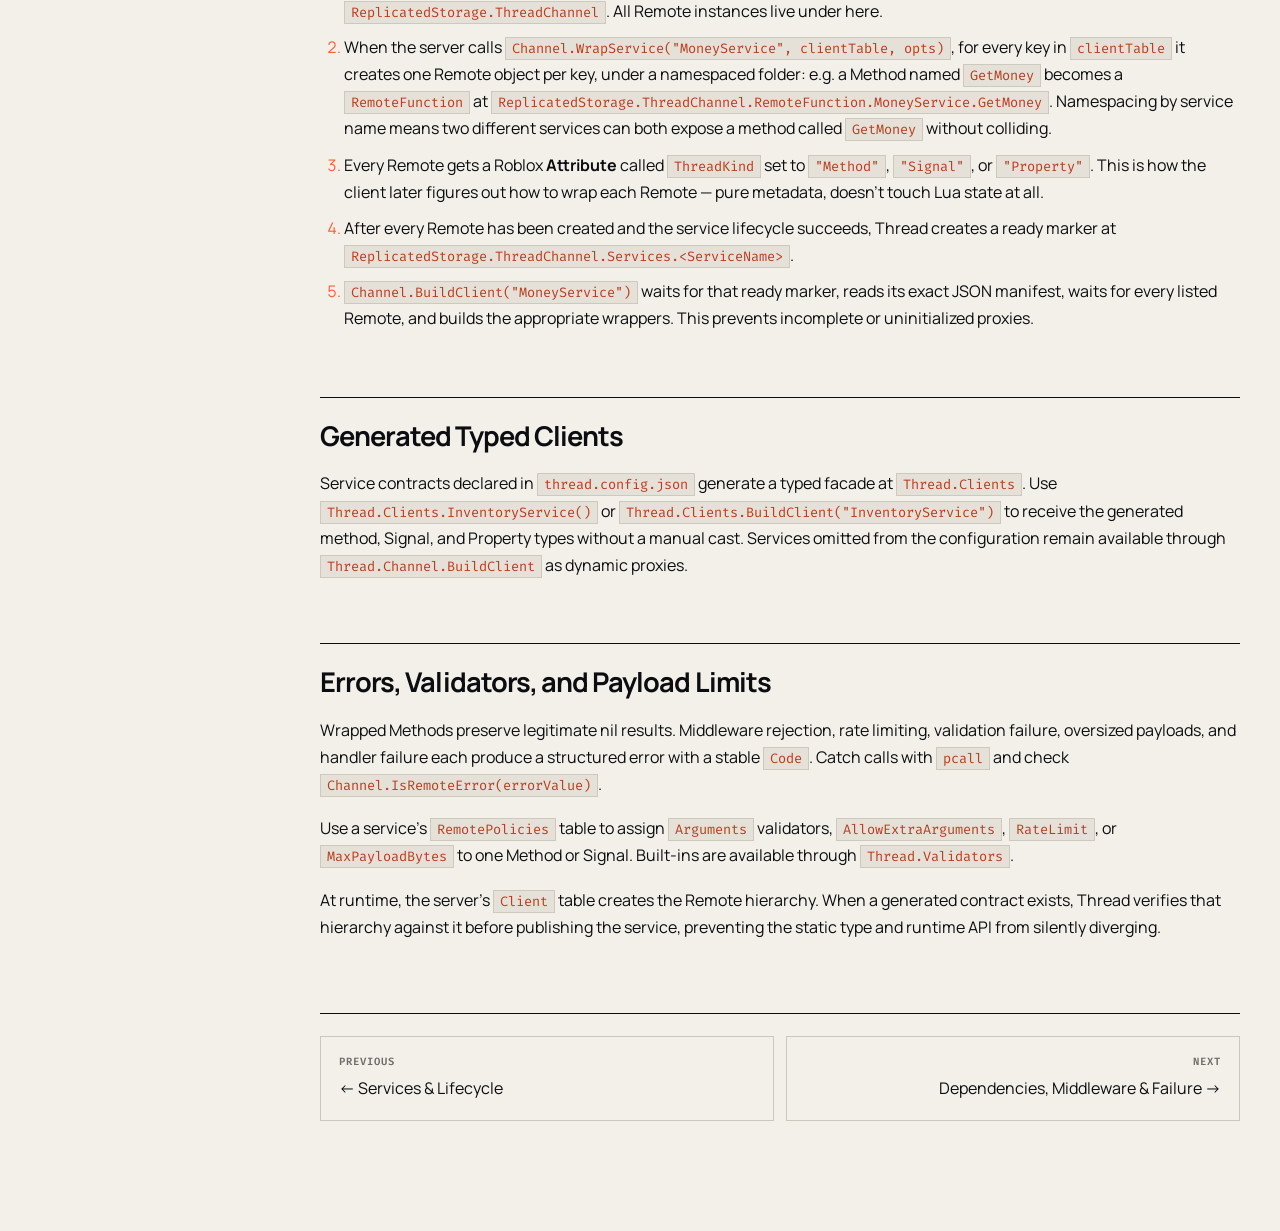
==== commit d7eb5ec0: "docs: redesign all documentation pages" ====
--- a/docs/client-table.html
+++ b/docs/client-table.html
@@ -1,195 +1,199 @@
-<!doctype html>
-<html lang="en">
-<head>
-<meta charset="utf-8">
-<meta name="viewport" content="width=device-width, initial-scale=1">
-<title>Client Table & Networking — Thread</title>
-<meta name="description" content="Methods, Signals, and Properties in Thread's Client table, and how the networking works under the hood.">
-<link rel="icon" href="data:image/svg+xml,<svg xmlns=%22http://www.w3.org/2000/svg%22 viewBox=%220 0 64 64%22><rect width=%2264%22 height=%2264%22 rx=%2216%22 fill=%22%236e56cf%22/><path d=%22M17 17h30v9H36v21h-9V26H17z%22 fill=%22white%22/></svg>">
-<link rel="stylesheet" href="assets/style.css">
-</head>
-<body>
-<div class="layout">
-
-<button class="menu-toggle" aria-expanded="false" aria-label="Toggle navigation menu">☰ Menu</button>
-
-<nav class="sidebar">
-	<div class="sidebar-brand">
-		<span class="brand-mark" aria-hidden="true"><i></i><i></i><i></i></span>
-		<span class="brand-wordmark">Thread</span>
-		<span class="version">v1.2.2</span>
-	</div>
-
-	<div class="nav-group">
-		<div class="nav-group-title">Get Started</div>
-		<a href="index.html">Home</a>
-		<a href="installation.html">Installation &amp; Project Structure</a>
-	</div>
-
-	<div class="nav-group">
-		<div class="nav-group-title">Core Concepts</div>
-		<a href="services.html">Services &amp; Lifecycle</a>
-		<a href="client-table.html" class="active">Client Table &amp; Networking</a>
-		<a href="dependencies-middleware.html">Dependencies, Middleware &amp; Failure</a>
-	</div>
-
-	<div class="nav-group">
-		<div class="nav-group-title">Reference</div>
-		<a href="configuration.html">Configuration &amp; Low-Level API</a>
-		<a href="promise.html">Promise</a>
-		<a href="utilities.html">Util Modules</a>
-		<a href="reference.html">Cheat Sheet, Types &amp; API Tables</a>
-	</div>
-
-	<div class="sidebar-footer">
-		<a href="https://github.com/realthonik/Thread" target="_blank" rel="noopener">GitHub Repository ↗</a>
-	</div>
-</nav>
-
-<div class="sidebar-backdrop"></div>
-
-<main>
-<div class="content">
-
-	<div class="eyebrow">Core Concepts</div>
-	<h1>The Client Table: Methods, Signals, Properties</h1>
-	<p class="lede">
-		This is the feature that replaces manually wiring up <code>RemoteEvent</code>/<code>RemoteFunction</code>
-		instances. A service can declare a <code>Client</code> table describing exactly what
-		it exposes to clients.
-	</p>
-
-	<pre><code><span class="tok-keyword">local</span> MoneyService = Thread.CreateService({
-    Name = <span class="tok-string">"MoneyService"</span>,
-    Client = {
-        <span class="tok-comment">-- 1) A METHOD: the client calls this and gets a return value back.</span>
-        GetMoney = <span class="tok-keyword">function</span>(self, player)
-            <span class="tok-keyword">return</span> self.Server:GetMoney(player)
-        <span class="tok-keyword">end</span>,
-
-        <span class="tok-comment">-- 2) A SIGNAL: a one-off push event, server -> client.</span>
-        MoneyChanged = Thread.CreateSignal(),
-
-        <span class="tok-comment">-- 3) A PROPERTY: a value kept in sync with clients automatically.</span>
-        Jackpot = Thread.CreateProperty(<span class="tok-string">0</span>),
-    },
-})</code></pre>
-
-	<ul>
-		<li>Every <code>Client</code> method receives <code>self</code> (the <code>Client</code> table itself — not the outer service) and <code>player</code> (automatically injected — the client can't fake this) as its first two arguments, then whatever the client passed.</li>
-		<li><code>self.Server</code> is a back-reference to the outer service table, so a <code>Client</code> method can call the "real" implementation: <code>self.Server:GetMoney(player)</code>.</li>
-		<li><code>Thread.CreateSignal()</code> / <code>Thread.CreateProperty(v)</code> are just <strong>markers</strong>. When <code>Thread.Start()</code> calls <code>Channel.WrapService</code>, it walks the <code>Client</code> table and replaces each marker <strong>in place</strong> with a real Signal/Property object.</li>
-		<li><code>Thread.CreateSignal</code>, <code>Thread.CreateUnreliableSignal</code>, and <code>Thread.CreateProperty</code> are literally the same functions as <code>Channel.CreateSignal</code>/<code>Channel.CreateUnreliableSignal</code>/<code>Channel.CreateProperty</code> — re-exported for convenience.</li>
-	</ul>
-
-	<h2>Which one do I use?</h2>
-	<div class="table-wrap">
-	<table>
-		<tr><th>Situation</th><th>Use</th></tr>
-		<tr><td>Client asks a one-time question and needs an answer ("how much money do I have?")</td><td><strong>Method</strong></td></tr>
-		<tr><td>Server wants to push a one-off event ("you leveled up", "explosion at X")</td><td><strong>Signal</strong></td></tr>
-		<tr><td>A value needs to stay in sync and be readable at any time, including for a client who joins late</td><td><strong>Property</strong></td></tr>
-		<tr><td>A cosmetic, high-frequency event where occasional packet loss is fine (footstep VFX)</td><td><strong>UnreliableSignal</strong> (<code>Thread.CreateUnreliableSignal()</code>)</td></tr>
-	</table>
-	</div>
-
-	<h2>Using a Signal</h2>
-	<pre><code><span class="tok-comment">-- Server</span>
-<span class="tok-keyword">function</span> MoneyService:GiveMoney(player, amount)
-    balances[player] = self:GetMoney(player) + amount
-    self.Client.MoneyChanged:Fire(player, balances[player])       <span class="tok-comment">-- to one player</span>
-    self.Client.MoneyChanged:FireAll(balances[player])             <span class="tok-comment">-- to everyone</span>
-    self.Client.MoneyChanged:FireExcept(player, balances[player])  <span class="tok-comment">-- to everyone but `player`</span>
-<span class="tok-keyword">end</span></code></pre>
-
-	<pre><code><span class="tok-comment">-- Client</span>
-MoneyService.MoneyChanged:Connect(<span class="tok-keyword">function</span>(newBalance)
-    <span class="tok-func">print</span>(<span class="tok-string">"New balance:"</span>, newBalance)
-<span class="tok-keyword">end</span>)</code></pre>
-
-	<p>
-		A Signal built from <code>Thread.CreateSignal()</code> can also be fired <em>from</em>
-		the client back to the server (<code>MoneyService.SomeSignal:Fire(...)</code> on the
-		client) — it's a two-way object, just used one-directionally above. On the server,
-		<code>:Connect(fn)</code> receives <code>(player, ...)</code>.
-	</p>
-
-	<h2>Using a Property</h2>
-	<pre><code><span class="tok-comment">-- Server</span>
-self.Client.Jackpot:Set(<span class="tok-string">500</span>)              <span class="tok-comment">-- new value, broadcast to everyone (see override note below)</span>
-<span class="tok-keyword">local</span> current = self.Client.Jackpot:Get() <span class="tok-comment">-- read the shared default back</span>
-
-<span class="tok-comment">-- Per-player overrides (e.g. a personalized value only one player sees):</span>
-self.Client.Jackpot:SetFor(player, <span class="tok-string">9999</span>)
-self.Client.Jackpot:GetFor(player)     <span class="tok-comment">-- 9999 for that player, the default for everyone else</span>
-self.Client.Jackpot:ClearFor(player)   <span class="tok-comment">-- back to the shared default</span></code></pre>
-
-	<pre><code><span class="tok-comment">-- Client</span>
-<span class="tok-func">print</span>(MoneyService.Jackpot:Get())  <span class="tok-comment">-- last known value, synchronously</span>
-
-MoneyService.Jackpot:Observe(<span class="tok-keyword">function</span>(value)
-    <span class="tok-func">print</span>(<span class="tok-string">"Jackpot is now"</span>, value)
-<span class="tok-keyword">end</span>)
-<span class="tok-comment">-- Observe calls your function IMMEDIATELY with the current value, then again</span>
-<span class="tok-comment">-- on every future change. Always use Observe over a manual :Get() + polling.</span></code></pre>
-
-	<p>
-		<code>Property:Set(value)</code> broadcasts to every currently-connected client
-		<strong>except</strong> those with an active <code>:SetFor</code> override — so setting
-		the shared default never clobbers a personalized value. A newly-created
-		<code>Property</code> fetches its own current value synchronously the first time a
-		client builds it, so late-joining players never see a stale/default value.
-	</p>
-
-	<p>
-		There's also <code>Property:Destroy()</code> (both sides), which disconnects the
-		internal <code>PlayerRemoving</code> connection a server-side Property keeps around
-		to clean up per-player overrides. You won't normally call this directly —
-		<code>Channel.Destroy(serviceName)</code> tears down the underlying Remotes for you.
-	</p>
-
-	<h2>How Networking Actually Works Under the Hood</h2>
-	<p>Understanding this makes debugging a lot easier.</p>
-	<ol>
-		<li>The first time <code>Channel.luau</code> loads (server or client), it creates (or, on the client, waits for) a folder at <code>ReplicatedStorage.ThreadChannel</code>. All Remote instances live under here.</li>
-		<li>When the server calls <code>Channel.WrapService("MoneyService", clientTable, opts)</code>, for every key in <code>clientTable</code> it creates one Remote object per key, under a namespaced folder: e.g. a Method named <code>GetMoney</code> becomes a <code>RemoteFunction</code> at <code>ReplicatedStorage.ThreadChannel.RemoteFunction.MoneyService.GetMoney</code>. Namespacing by service name means two different services can both expose a method called <code>GetMoney</code> without colliding.</li>
-		<li>Every Remote gets a Roblox <strong>Attribute</strong> called <code>ThreadKind</code> set to <code>"Method"</code>, <code>"Signal"</code>, or <code>"Property"</code>. This is how the client later figures out how to wrap each Remote — pure metadata, doesn't touch Lua state at all.</li>
-		<li>After every Remote has been created and the service lifecycle succeeds, Thread creates a ready marker at <code>ReplicatedStorage.ThreadChannel.Services.&lt;ServiceName&gt;</code>.</li>
-		<li><code>Channel.BuildClient("MoneyService")</code> waits for that ready marker, reads its exact JSON manifest, waits for every listed Remote, and builds the appropriate wrappers. This prevents incomplete or uninitialized proxies.</li>
-	</ol>
-
-	<h2>Generated Typed Clients</h2>
-	<p>
-		Service contracts declared in <code>thread.config.json</code> generate a typed facade at
-		<code>Thread.Clients</code>. Use <code>Thread.Clients.InventoryService()</code> or
-		<code>Thread.Clients.BuildClient("InventoryService")</code> to receive the generated
-		method, Signal, and Property types without a manual cast. Services omitted from the
-		configuration remain available through <code>Thread.Channel.BuildClient</code> as dynamic proxies.
-	</p>
-
-	<h2>Errors, Validators, and Payload Limits</h2>
-	<p>Wrapped Methods preserve legitimate nil results. Middleware rejection, rate limiting, validation failure, oversized payloads, and handler failure each produce a structured error with a stable <code>Code</code>. Catch calls with <code>pcall</code> and check <code>Channel.IsRemoteError(errorValue)</code>.</p>
-	<p>Use a service's <code>RemotePolicies</code> table to assign <code>Arguments</code> validators, <code>AllowExtraArguments</code>, <code>RateLimit</code>, or <code>MaxPayloadBytes</code> to one Method or Signal. Built-ins are available through <code>Thread.Validators</code>.</p>
-	<p>
-		At runtime, the server's <code>Client</code> table creates the Remote hierarchy. When a
-		generated contract exists, Thread verifies that hierarchy against it before publishing
-		the service, preventing the static type and runtime API from silently diverging.
-	</p>
-
-	<div class="page-nav">
-		<a href="services.html">
-			<span class="dir">Previous</span>
-			← Services &amp; Lifecycle
-		</a>
-		<a class="next" href="dependencies-middleware.html">
-			<span class="dir">Next</span>
-			Dependencies, Middleware &amp; Failure →
-		</a>
-	</div>
-
-</div>
-</main>
-</div>
-<script src="assets/main.js"></script>
-</body>
-</html>
+<!doctype html>
+<html lang="en">
+<head>
+<meta charset="utf-8">
+<meta name="viewport" content="width=device-width, initial-scale=1">
+<title>Client Table & Networking — Thread</title>
+<meta name="description" content="Methods, Signals, and Properties in Thread's Client table, and how the networking works under the hood.">
+<link rel="preconnect" href="https://fonts.googleapis.com">
+<link rel="preconnect" href="https://fonts.gstatic.com" crossorigin>
+<link href="https://fonts.googleapis.com/css2?family=Fira+Code:wght@400;500;600&family=Manrope:wght@400;500;600;700;800&display=swap" rel="stylesheet">
+<link rel="icon" type="image/svg+xml" href="data:image/svg+xml,%3Csvg xmlns='http://www.w3.org/2000/svg' viewBox='0 0 64 64'%3E%3Crect width='64' height='64' rx='12' fill='%230b0d10'/%3E%3Cpath d='M15 18h34M32 18v30M20 30h24' stroke='%23ff5c35' stroke-width='7' stroke-linecap='square'/%3E%3C/svg%3E">
+<link rel="stylesheet" href="assets/style.css">
+</head>
+<body>
+<div class="layout">
+
+<button class="menu-toggle" aria-expanded="false" aria-label="Toggle navigation menu">☰ Menu</button>
+
+<nav class="sidebar">
+	<div class="sidebar-brand">
+		<span class="brand-mark" aria-hidden="true"><i></i><i></i><i></i></span>
+		<span class="brand-wordmark">Thread</span>
+		<span class="version">v1.2.2</span>
+	</div>
+
+	<div class="nav-group">
+		<div class="nav-group-title">Get Started</div>
+		<a href="index.html">Home</a>
+		<a href="installation.html">Installation &amp; Project Structure</a>
+	</div>
+
+	<div class="nav-group">
+		<div class="nav-group-title">Core Concepts</div>
+		<a href="services.html">Services &amp; Lifecycle</a>
+		<a href="client-table.html" class="active">Client Table &amp; Networking</a>
+		<a href="dependencies-middleware.html">Dependencies, Middleware &amp; Failure</a>
+	</div>
+
+	<div class="nav-group">
+		<div class="nav-group-title">Reference</div>
+		<a href="configuration.html">Configuration &amp; Low-Level API</a>
+		<a href="promise.html">Promise</a>
+		<a href="utilities.html">Util Modules</a>
+		<a href="reference.html">Cheat Sheet, Types &amp; API Tables</a>
+	</div>
+
+	<div class="sidebar-footer">
+		<a href="https://github.com/realthonik/Thread" target="_blank" rel="noopener">GitHub Repository ↗</a>
+	</div>
+</nav>
+
+<div class="sidebar-backdrop"></div>
+
+<main>
+<div class="content">
+
+	<div class="eyebrow">Core Concepts</div>
+	<h1>The Client Table: Methods, Signals, Properties</h1>
+	<p class="lede">
+		This is the feature that replaces manually wiring up <code>RemoteEvent</code>/<code>RemoteFunction</code>
+		instances. A service can declare a <code>Client</code> table describing exactly what
+		it exposes to clients.
+	</p>
+
+	<pre><code><span class="tok-keyword">local</span> MoneyService = Thread.CreateService({
+    Name = <span class="tok-string">"MoneyService"</span>,
+    Client = {
+        <span class="tok-comment">-- 1) A METHOD: the client calls this and gets a return value back.</span>
+        GetMoney = <span class="tok-keyword">function</span>(self, player)
+            <span class="tok-keyword">return</span> self.Server:GetMoney(player)
+        <span class="tok-keyword">end</span>,
+
+        <span class="tok-comment">-- 2) A SIGNAL: a one-off push event, server -> client.</span>
+        MoneyChanged = Thread.CreateSignal(),
+
+        <span class="tok-comment">-- 3) A PROPERTY: a value kept in sync with clients automatically.</span>
+        Jackpot = Thread.CreateProperty(<span class="tok-string">0</span>),
+    },
+})</code></pre>
+
+	<ul>
+		<li>Every <code>Client</code> method receives <code>self</code> (the <code>Client</code> table itself — not the outer service) and <code>player</code> (automatically injected — the client can't fake this) as its first two arguments, then whatever the client passed.</li>
+		<li><code>self.Server</code> is a back-reference to the outer service table, so a <code>Client</code> method can call the "real" implementation: <code>self.Server:GetMoney(player)</code>.</li>
+		<li><code>Thread.CreateSignal()</code> / <code>Thread.CreateProperty(v)</code> are just <strong>markers</strong>. When <code>Thread.Start()</code> calls <code>Channel.WrapService</code>, it walks the <code>Client</code> table and replaces each marker <strong>in place</strong> with a real Signal/Property object.</li>
+		<li><code>Thread.CreateSignal</code>, <code>Thread.CreateUnreliableSignal</code>, and <code>Thread.CreateProperty</code> are literally the same functions as <code>Channel.CreateSignal</code>/<code>Channel.CreateUnreliableSignal</code>/<code>Channel.CreateProperty</code> — re-exported for convenience.</li>
+	</ul>
+
+	<h2>Which one do I use?</h2>
+	<div class="table-wrap">
+	<table>
+		<tr><th>Situation</th><th>Use</th></tr>
+		<tr><td>Client asks a one-time question and needs an answer ("how much money do I have?")</td><td><strong>Method</strong></td></tr>
+		<tr><td>Server wants to push a one-off event ("you leveled up", "explosion at X")</td><td><strong>Signal</strong></td></tr>
+		<tr><td>A value needs to stay in sync and be readable at any time, including for a client who joins late</td><td><strong>Property</strong></td></tr>
+		<tr><td>A cosmetic, high-frequency event where occasional packet loss is fine (footstep VFX)</td><td><strong>UnreliableSignal</strong> (<code>Thread.CreateUnreliableSignal()</code>)</td></tr>
+	</table>
+	</div>
+
+	<h2>Using a Signal</h2>
+	<pre><code><span class="tok-comment">-- Server</span>
+<span class="tok-keyword">function</span> MoneyService:GiveMoney(player, amount)
+    balances[player] = self:GetMoney(player) + amount
+    self.Client.MoneyChanged:Fire(player, balances[player])       <span class="tok-comment">-- to one player</span>
+    self.Client.MoneyChanged:FireAll(balances[player])             <span class="tok-comment">-- to everyone</span>
+    self.Client.MoneyChanged:FireExcept(player, balances[player])  <span class="tok-comment">-- to everyone but `player`</span>
+<span class="tok-keyword">end</span></code></pre>
+
+	<pre><code><span class="tok-comment">-- Client</span>
+MoneyService.MoneyChanged:Connect(<span class="tok-keyword">function</span>(newBalance)
+    <span class="tok-func">print</span>(<span class="tok-string">"New balance:"</span>, newBalance)
+<span class="tok-keyword">end</span>)</code></pre>
+
+	<p>
+		A Signal built from <code>Thread.CreateSignal()</code> can also be fired <em>from</em>
+		the client back to the server (<code>MoneyService.SomeSignal:Fire(...)</code> on the
+		client) — it's a two-way object, just used one-directionally above. On the server,
+		<code>:Connect(fn)</code> receives <code>(player, ...)</code>.
+	</p>
+
+	<h2>Using a Property</h2>
+	<pre><code><span class="tok-comment">-- Server</span>
+self.Client.Jackpot:Set(<span class="tok-string">500</span>)              <span class="tok-comment">-- new value, broadcast to everyone (see override note below)</span>
+<span class="tok-keyword">local</span> current = self.Client.Jackpot:Get() <span class="tok-comment">-- read the shared default back</span>
+
+<span class="tok-comment">-- Per-player overrides (e.g. a personalized value only one player sees):</span>
+self.Client.Jackpot:SetFor(player, <span class="tok-string">9999</span>)
+self.Client.Jackpot:GetFor(player)     <span class="tok-comment">-- 9999 for that player, the default for everyone else</span>
+self.Client.Jackpot:ClearFor(player)   <span class="tok-comment">-- back to the shared default</span></code></pre>
+
+	<pre><code><span class="tok-comment">-- Client</span>
+<span class="tok-func">print</span>(MoneyService.Jackpot:Get())  <span class="tok-comment">-- last known value, synchronously</span>
+
+MoneyService.Jackpot:Observe(<span class="tok-keyword">function</span>(value)
+    <span class="tok-func">print</span>(<span class="tok-string">"Jackpot is now"</span>, value)
+<span class="tok-keyword">end</span>)
+<span class="tok-comment">-- Observe calls your function IMMEDIATELY with the current value, then again</span>
+<span class="tok-comment">-- on every future change. Always use Observe over a manual :Get() + polling.</span></code></pre>
+
+	<p>
+		<code>Property:Set(value)</code> broadcasts to every currently-connected client
+		<strong>except</strong> those with an active <code>:SetFor</code> override — so setting
+		the shared default never clobbers a personalized value. A newly-created
+		<code>Property</code> fetches its own current value synchronously the first time a
+		client builds it, so late-joining players never see a stale/default value.
+	</p>
+
+	<p>
+		There's also <code>Property:Destroy()</code> (both sides), which disconnects the
+		internal <code>PlayerRemoving</code> connection a server-side Property keeps around
+		to clean up per-player overrides. You won't normally call this directly —
+		<code>Channel.Destroy(serviceName)</code> tears down the underlying Remotes for you.
+	</p>
+
+	<h2>How Networking Actually Works Under the Hood</h2>
+	<p>Understanding this makes debugging a lot easier.</p>
+	<ol>
+		<li>The first time <code>Channel.luau</code> loads (server or client), it creates (or, on the client, waits for) a folder at <code>ReplicatedStorage.ThreadChannel</code>. All Remote instances live under here.</li>
+		<li>When the server calls <code>Channel.WrapService("MoneyService", clientTable, opts)</code>, for every key in <code>clientTable</code> it creates one Remote object per key, under a namespaced folder: e.g. a Method named <code>GetMoney</code> becomes a <code>RemoteFunction</code> at <code>ReplicatedStorage.ThreadChannel.RemoteFunction.MoneyService.GetMoney</code>. Namespacing by service name means two different services can both expose a method called <code>GetMoney</code> without colliding.</li>
+		<li>Every Remote gets a Roblox <strong>Attribute</strong> called <code>ThreadKind</code> set to <code>"Method"</code>, <code>"Signal"</code>, or <code>"Property"</code>. This is how the client later figures out how to wrap each Remote — pure metadata, doesn't touch Lua state at all.</li>
+		<li>After every Remote has been created and the service lifecycle succeeds, Thread creates a ready marker at <code>ReplicatedStorage.ThreadChannel.Services.&lt;ServiceName&gt;</code>.</li>
+		<li><code>Channel.BuildClient("MoneyService")</code> waits for that ready marker, reads its exact JSON manifest, waits for every listed Remote, and builds the appropriate wrappers. This prevents incomplete or uninitialized proxies.</li>
+	</ol>
+
+	<h2>Generated Typed Clients</h2>
+	<p>
+		Service contracts declared in <code>thread.config.json</code> generate a typed facade at
+		<code>Thread.Clients</code>. Use <code>Thread.Clients.InventoryService()</code> or
+		<code>Thread.Clients.BuildClient("InventoryService")</code> to receive the generated
+		method, Signal, and Property types without a manual cast. Services omitted from the
+		configuration remain available through <code>Thread.Channel.BuildClient</code> as dynamic proxies.
+	</p>
+
+	<h2>Errors, Validators, and Payload Limits</h2>
+	<p>Wrapped Methods preserve legitimate nil results. Middleware rejection, rate limiting, validation failure, oversized payloads, and handler failure each produce a structured error with a stable <code>Code</code>. Catch calls with <code>pcall</code> and check <code>Channel.IsRemoteError(errorValue)</code>.</p>
+	<p>Use a service's <code>RemotePolicies</code> table to assign <code>Arguments</code> validators, <code>AllowExtraArguments</code>, <code>RateLimit</code>, or <code>MaxPayloadBytes</code> to one Method or Signal. Built-ins are available through <code>Thread.Validators</code>.</p>
+	<p>
+		At runtime, the server's <code>Client</code> table creates the Remote hierarchy. When a
+		generated contract exists, Thread verifies that hierarchy against it before publishing
+		the service, preventing the static type and runtime API from silently diverging.
+	</p>
+
+	<div class="page-nav">
+		<a href="services.html">
+			<span class="dir">Previous</span>
+			← Services &amp; Lifecycle
+		</a>
+		<a class="next" href="dependencies-middleware.html">
+			<span class="dir">Next</span>
+			Dependencies, Middleware &amp; Failure →
+		</a>
+	</div>
+
+</div>
+</main>
+</div>
+<script src="assets/main.js"></script>
+</body>
+</html>
+
--- a/docs/assets/style.css
+++ b/docs/assets/style.css
@@ -1,739 +1,346 @@
 :root {
-	--bg: #ffffff;
-	--bg-elevated: #f6f7f9;
-	--bg-code: #f2f3f5;
-	--border: #e2e4e8;
-	--text: #1c1f24;
-	--text-muted: #5b6270;
-	--accent: #6e56cf;
-	--accent-strong: #5940c4;
-	--accent-bg: #f1edfc;
-	--sidebar-bg: #fafafb;
-	--warn-bg: #fff8e6;
-	--warn-border: #f0d98c;
-	--code-text: #3a3f4b;
-	--shadow: 0 1px 2px rgba(20, 20, 30, 0.06);
-}
-
-@media (prefers-color-scheme: dark) {
-	:root {
-		--bg: #14161a;
-		--bg-elevated: #1b1e24;
-		--bg-code: #1c1f26;
-		--border: #2a2e37;
-		--text: #e7e9ee;
-		--text-muted: #9aa1b1;
-		--accent: #a48cf2;
-		--accent-strong: #b9a4f5;
-		--accent-bg: #221d3a;
-		--sidebar-bg: #101216;
-		--warn-bg: #2b2712;
-		--warn-border: #5c4f1a;
-		--code-text: #d7dae2;
-		--shadow: 0 1px 2px rgba(0, 0, 0, 0.35);
-	}
-}
-
-* {
-	box-sizing: border-box;
-}
-
-html {
-	scroll-behavior: smooth;
-}
-
+  --ink: #0b0d10;
+  --ink-soft: #15191f;
+  --paper: #f2f0e9;
+  --paper-deep: #e5e1d8;
+  --orange: #ff5c35;
+  --orange-dark: #bb3c1d;
+  --muted: #6d6c68;
+  --line: #cbc7bd;
+  --blue: #2f7fd6;
+  --green: #2f8f68;
+  --warn-bg: #fff0c9;
+  --warn-line: #d79722;
+  --mono: "Fira Code", ui-monospace, "Cascadia Code", monospace;
+  --sans: "Manrope", system-ui, sans-serif;
+}
+
+* { box-sizing: border-box; }
+html { scroll-behavior: smooth; }
 body {
-	margin: 0;
-	font-family: -apple-system, BlinkMacSystemFont, "Segoe UI", Inter, Roboto, Helvetica, Arial, sans-serif;
-	background: var(--bg);
-	color: var(--text);
-	line-height: 1.65;
-	-webkit-font-smoothing: antialiased;
-}
-
-code, pre, kbd {
-	font-family: ui-monospace, "Cascadia Code", "SFMono-Regular", Menlo, Consolas, monospace;
-}
-
-a {
-	color: var(--accent-strong);
-	text-decoration: none;
-}
-
-a:hover {
-	text-decoration: underline;
-}
-
-/* ---------- Layout ---------- */
-
-.layout {
-	display: flex;
-	min-height: 100vh;
-}
-
+  margin: 0;
+  background: var(--paper);
+  color: var(--ink);
+  font-family: var(--sans);
+  font-size: 16px;
+  line-height: 1.7;
+  -webkit-font-smoothing: antialiased;
+}
+a { color: var(--orange-dark); text-decoration-thickness: 1px; text-underline-offset: 3px; }
+a:hover { color: var(--orange); }
+code, pre, kbd { font-family: var(--mono); }
+strong { color: var(--ink); }
+::selection { background: var(--orange); color: var(--ink); }
+
+.layout { min-height: 100vh; }
 .sidebar {
-	width: 260px;
-	flex-shrink: 0;
-	background: var(--sidebar-bg);
-	border-right: 1px solid var(--border);
-	padding: 24px 18px 40px;
-	position: sticky;
-	top: 0;
-	height: 100vh;
-	overflow-y: auto;
-}
-
+  position: fixed;
+  inset: 0 auto 0 0;
+  z-index: 30;
+  width: 280px;
+  overflow-y: auto;
+  padding: 24px 20px;
+  background: var(--ink);
+  color: #d6d8db;
+  border-right: 1px solid #2b3037;
+}
 .sidebar-brand {
-	display: flex;
-	align-items: center;
-	gap: 8px;
-	padding: 0 8px 20px;
-	margin-bottom: 12px;
-	border-bottom: 1px solid var(--border);
-}
-
+  display: grid;
+  grid-template-columns: 34px 1fr auto;
+  align-items: center;
+  gap: 11px;
+  padding: 0 8px 22px;
+  margin-bottom: 18px;
+  border-bottom: 1px solid #2a2f36;
+}
 .brand-mark {
-	width: 22px;
-	height: 22px;
-	display: grid;
-	grid-template-columns: repeat(3, 1fr);
-	gap: 3px;
-	padding: 4px;
-	border-radius: 7px;
-	background: var(--accent);
-	box-shadow: 0 3px 10px color-mix(in srgb, var(--accent) 30%, transparent);
-}
-
-.brand-mark i {
-	display: block;
-	border-radius: 2px;
-	background: white;
-}
-
-.brand-mark i:nth-child(2) { opacity: 0.68; }
-.brand-mark i:nth-child(3) { opacity: 0.34; }
-
+  position: relative;
+  display: grid;
+  place-items: center;
+  width: 34px;
+  height: 34px;
+  background: var(--orange);
+}
+.brand-mark::before {
+  content: "T/";
+  color: var(--ink);
+  font: 600 .75rem/1 var(--mono);
+  letter-spacing: -.08em;
+}
+.brand-mark i { display: none; }
 .brand-wordmark {
-	font-size: 1.3rem;
-	font-weight: 700;
-	letter-spacing: -0.04em;
-	color: var(--text);
-}
-
+  color: #fff;
+  font-size: .9rem;
+  font-weight: 800;
+  letter-spacing: .12em;
+  text-transform: uppercase;
+}
 .sidebar-brand .version {
-	font-size: 0.72rem;
-	color: var(--text-muted);
-	background: var(--bg-elevated);
-	border: 1px solid var(--border);
-	border-radius: 999px;
-	padding: 1px 8px;
-}
-
-.nav-group {
-	margin-bottom: 18px;
-}
-
+  color: #8b929b;
+  font: .66rem/1 var(--mono);
+}
+.nav-group { margin: 0 0 20px; }
 .nav-group-title {
-	font-size: 0.72rem;
-	text-transform: uppercase;
-	letter-spacing: 0.06em;
-	color: var(--text-muted);
-	padding: 0 8px;
-	margin-bottom: 6px;
-}
-
+  margin: 0 8px 7px;
+  color: #626a74;
+  font: 600 .66rem/1.4 var(--mono);
+  letter-spacing: .11em;
+  text-transform: uppercase;
+}
 .nav-group a {
-	display: block;
-	padding: 6px 8px;
-	border-radius: 6px;
-	font-size: 0.92rem;
-	color: var(--text);
-}
-
-.nav-group a:hover {
-	background: var(--bg-elevated);
-	text-decoration: none;
-}
-
+  display: block;
+  padding: 7px 10px;
+  border-left: 2px solid transparent;
+  color: #aeb4bc;
+  font-size: .84rem;
+  line-height: 1.35;
+  text-decoration: none;
+}
+.nav-group a:hover { background: #15191f; color: #fff; }
 .nav-group a.active {
-	background: var(--accent-bg);
-	color: var(--accent-strong);
-	font-weight: 600;
-}
-
+  border-left-color: var(--orange);
+  background: #15191f;
+  color: #fff;
+  font-weight: 700;
+}
 .sidebar-footer {
-	margin-top: 24px;
-	padding: 0 8px;
-	font-size: 0.8rem;
-	color: var(--text-muted);
-}
-
-.menu-toggle {
-	display: none;
-}
-
-main {
-	flex: 1;
-	min-width: 0;
-	padding: 48px 40px 100px;
-}
-
+  margin-top: 32px;
+  padding: 16px 8px 0;
+  border-top: 1px solid #2a2f36;
+  font: .72rem/1.5 var(--mono);
+}
+.sidebar-footer a { color: #fff; text-decoration: none; }
+.sidebar-footer a:hover { color: var(--orange); }
+.menu-toggle, .sidebar-backdrop { display: none; }
+
+main { min-width: 0; margin-left: 280px; }
 .content {
-	max-width: 840px;
-	margin: 0 auto;
-}
-
-/* ---------- Page chrome inside content ---------- */
-
+  width: min(100% - 64px, 920px);
+  margin: 0 auto;
+  padding: 72px 0 110px;
+}
 .eyebrow {
-	font-size: 0.78rem;
-	text-transform: uppercase;
-	letter-spacing: 0.08em;
-	color: var(--accent-strong);
-	font-weight: 700;
-	margin-bottom: 6px;
-}
-
+  display: flex;
+  align-items: center;
+  gap: 10px;
+  margin-bottom: 14px;
+  color: var(--orange-dark);
+  font: 600 .75rem/1.4 var(--mono);
+  letter-spacing: .12em;
+  text-transform: uppercase;
+}
+.eyebrow::before { content: ""; width: 28px; height: 2px; background: var(--orange); }
 h1 {
-	font-size: 2.1rem;
-	margin: 0 0 8px;
-	letter-spacing: -0.01em;
-}
-
+  max-width: 820px;
+  margin: 0 0 18px;
+  font-size: clamp(3rem, 6vw, 5.8rem);
+  font-weight: 800;
+  letter-spacing: -.065em;
+  line-height: .98;
+}
 .lede {
-	font-size: 1.1rem;
-	color: var(--text-muted);
-	margin: 0 0 36px;
-	max-width: 65ch;
-}
-
+  max-width: 70ch;
+  margin: 0 0 64px;
+  color: var(--muted);
+  font-size: 1.12rem;
+  line-height: 1.75;
+}
 h2 {
-	font-size: 1.45rem;
-	margin: 44px 0 14px;
-	padding-top: 8px;
-	border-top: 1px solid var(--border);
-	scroll-margin-top: 20px;
-}
-
-h2:first-of-type {
-	border-top: none;
-	padding-top: 0;
-}
-
+  margin: 64px 0 18px;
+  padding-top: 22px;
+  border-top: 1px solid var(--ink);
+  font-size: 1.7rem;
+  letter-spacing: -.035em;
+  line-height: 1.2;
+  scroll-margin-top: 24px;
+}
+h2:first-of-type { margin-top: 0; }
 h3 {
-	font-size: 1.12rem;
-	margin: 30px 0 10px;
-	scroll-margin-top: 20px;
-}
-
-h4 {
-	font-size: 1rem;
-	margin: 24px 0 8px;
-	scroll-margin-top: 20px;
-}
-
-p {
-	margin: 0 0 14px;
-}
-
-ul, ol {
-	margin: 0 0 16px;
-	padding-left: 22px;
-}
-
-li {
-	margin-bottom: 6px;
-}
-
-strong {
-	color: var(--text);
-}
+  margin: 38px 0 12px;
+  font-size: 1.14rem;
+  letter-spacing: -.015em;
+  scroll-margin-top: 24px;
+}
+h4 { margin: 28px 0 10px; font-size: 1rem; scroll-margin-top: 24px; }
+p { margin: 0 0 17px; }
+ul, ol { margin: 0 0 22px; padding-left: 24px; }
+li { margin-bottom: 9px; }
+li::marker { color: var(--orange); }
+
+pre {
+  position: relative;
+  overflow-x: auto;
+  margin: 0 0 22px;
+  padding: 22px;
+  background: var(--ink);
+  border: 1px solid #2c3138;
+  border-radius: 0;
+  color: #d9dde3;
+  font-size: .84rem;
+  line-height: 1.75;
+  tab-size: 4;
+}
+pre code { padding: 0; border: 0; background: none; color: inherit; }
+p code, li code, td code, h2 code, h3 code, h4 code {
+  padding: 2px 6px;
+  border: 1px solid #cec9bf;
+  background: var(--paper-deep);
+  color: var(--orange-dark);
+  font-size: .85em;
+}
+.tok-comment { color: #858c96; font-style: normal; }
+.tok-string { color: #86c7aa; }
+.tok-keyword { color: #ff7b5b; }
+.tok-func { color: #f3ce7f; }
+
+.table-wrap {
+  overflow-x: auto;
+  margin: 0 0 24px;
+  border-top: 2px solid var(--ink);
+  border-bottom: 1px solid var(--ink);
+}
+table { width: 100%; border-collapse: collapse; font-size: .88rem; }
+th, td { padding: 12px 14px; border-bottom: 1px solid var(--line); text-align: left; vertical-align: top; }
+th {
+  background: var(--paper-deep);
+  font: 600 .72rem/1.4 var(--mono);
+  letter-spacing: .06em;
+  text-transform: uppercase;
+  white-space: nowrap;
+}
+tr:last-child td { border-bottom: 0; }
+tbody tr:hover { background: rgba(229,225,216,.55); }
+
+.callout {
+  margin: 28px 0;
+  padding: 20px 22px;
+  border-left: 3px solid var(--orange);
+  background: var(--paper-deep);
+  color: #4e4e4b;
+}
+.callout-title {
+  margin-bottom: 7px;
+  color: var(--orange-dark);
+  font: 700 .72rem/1.4 var(--mono);
+  letter-spacing: .08em;
+  text-transform: uppercase;
+}
+.callout.warn { background: var(--warn-bg); border-left-color: var(--warn-line); }
+.callout.warn .callout-title { color: #805800; }
 
 .execution-model {
-	margin: 28px 0 32px;
-	padding: 18px;
-	background: var(--bg-elevated);
-	border: 1px solid var(--border);
-	border-radius: 14px;
-	box-shadow: var(--shadow);
-}
-
-.execution-model img {
-	display: block;
-	width: 100%;
-	height: auto;
-}
-
+  margin: 32px 0;
+  padding: 18px;
+  border: 1px solid var(--line);
+  background: #ebe8e0;
+}
+.execution-model img { display: block; width: 100%; height: auto; }
 .execution-model figcaption {
-	margin-top: 14px;
-	color: var(--text-muted);
-	font-size: 0.9rem;
-	text-align: center;
-}
-
-/* ---------- Code ---------- */
-
-pre {
-	background: var(--bg-code);
-	border: 1px solid var(--border);
-	border-radius: 10px;
-	padding: 16px 18px;
-	overflow-x: auto;
-	margin: 0 0 20px;
-	font-size: 0.86rem;
-	line-height: 1.55;
-}
-
-pre code {
-	color: var(--code-text);
-	background: none;
-	padding: 0;
-}
-
-p code, li code, td code, h4 code, h3 code, h2 code {
-	background: var(--bg-code);
-	border: 1px solid var(--border);
-	border-radius: 5px;
-	padding: 1px 6px;
-	font-size: 0.85em;
-	color: var(--code-text);
-}
-
-.tok-comment { color: var(--text-muted); font-style: italic; }
-.tok-string { color: #3a9a5c; }
-.tok-keyword { color: var(--accent-strong); }
-.tok-func { color: #2f7fd6; }
-
-@media (prefers-color-scheme: dark) {
-	.tok-string { color: #7fcf9e; }
-	.tok-func { color: #79a9e8; }
-}
-
-/* ---------- Tables ---------- */
-
-.table-wrap {
-	overflow-x: auto;
-	margin: 0 0 20px;
-	border: 1px solid var(--border);
-	border-radius: 10px;
-}
-
-table {
-	border-collapse: collapse;
-	width: 100%;
-	font-size: 0.88rem;
-}
-
-th, td {
-	text-align: left;
-	padding: 10px 14px;
-	border-bottom: 1px solid var(--border);
-	vertical-align: top;
-}
-
-th {
-	background: var(--bg-elevated);
-	font-weight: 600;
-	white-space: nowrap;
-}
-
-tr:last-child td {
-	border-bottom: none;
-}
-
-/* ---------- Callouts ---------- */
-
-.callout {
-	border: 1px solid var(--border);
-	background: var(--bg-elevated);
-	border-radius: 10px;
-	padding: 14px 18px;
-	margin: 0 0 20px;
-}
-
-.callout-title {
-	font-weight: 700;
-	font-size: 0.85rem;
-	text-transform: uppercase;
-	letter-spacing: 0.04em;
-	margin-bottom: 6px;
-	color: var(--accent-strong);
-}
-
-.callout.warn {
-	background: var(--warn-bg);
-	border-color: var(--warn-border);
-}
-
-.callout.warn .callout-title {
-	color: #9a7412;
-}
-
-@media (prefers-color-scheme: dark) {
-	.callout.warn .callout-title {
-		color: #e0c25c;
-	}
-}
-
-/* ---------- Cards (index page) ---------- */
-
-.card-grid {
-	display: grid;
-	grid-template-columns: repeat(auto-fit, minmax(240px, 1fr));
-	gap: 14px;
-	margin: 0 0 32px;
-}
-
-.card {
-	display: block;
-	border: 1px solid var(--border);
-	border-radius: 12px;
-	padding: 18px 20px;
-	background: var(--bg-elevated);
-	box-shadow: var(--shadow);
-}
-
-.card:hover {
-	border-color: var(--accent);
-	text-decoration: none;
-}
-
-.card-title {
-	font-weight: 700;
-	color: var(--text);
-	margin-bottom: 6px;
-	font-size: 1rem;
-}
-
-.card-desc {
-	color: var(--text-muted);
-	font-size: 0.88rem;
-	margin: 0;
-}
-
-.badges {
-	display: flex;
-	gap: 8px;
-	flex-wrap: wrap;
-	margin-bottom: 28px;
-}
-
-/* ---------- Home ---------- */
-
-.home-content {
-	max-width: 920px;
-}
-
-.home-hero {
-	padding: 32px 0 48px;
-	border-bottom: 1px solid var(--border);
-}
-
-.home-kicker {
-	color: var(--accent-strong);
-	font-size: 0.78rem;
-	font-weight: 700;
-	letter-spacing: 0.08em;
-	text-transform: uppercase;
-	margin: 0 0 8px;
-}
-
-.home-hero h1 {
-	font-size: clamp(2.8rem, 7vw, 4.6rem);
-	line-height: 1;
-	letter-spacing: -0.055em;
-	margin: 0 0 18px;
-}
-
-.home-summary {
-	max-width: 64ch;
-	font-size: 1.12rem;
-	line-height: 1.65;
-	color: var(--text-muted);
-	margin: 0;
-}
-
-.home-actions { display: flex; flex-wrap: wrap; gap: 10px; margin: 28px 0 23px; }
-
-.button {
-	display: inline-flex;
-	align-items: center;
-	gap: 16px;
-	border-radius: 7px;
-	padding: 10px 14px;
-	font-size: 0.9rem;
-	font-weight: 700;
-	transition: transform 0.16s ease, box-shadow 0.16s ease, background 0.16s ease;
-}
-
-.button:hover { text-decoration: none; transform: translateY(-1px); }
-.button-primary { background: var(--accent); color: white; box-shadow: 0 8px 18px color-mix(in srgb, var(--accent) 25%, transparent); }
-.button-primary:hover { background: var(--accent-strong); }
-.button-quiet { color: var(--text); border: 1px solid var(--border); }
-.button-quiet:hover { background: var(--bg-elevated); }
-.button span { font-size: 1.08rem; line-height: 1; }
-
-.home-meta { display: flex; flex-wrap: wrap; gap: 8px 18px; color: var(--text-muted); font-size: 0.82rem; }
-.home-meta span + span::before { content: "·"; margin-right: 18px; color: var(--border); }
-
-.home-section { padding-top: 48px; }
-.home-section h2 { margin: 0 0 14px; border: 0; padding: 0; font-size: 1.45rem; letter-spacing: -0.02em; }
-
-.home-code-grid { display: grid; grid-template-columns: minmax(0, 0.68fr) minmax(0, 1.32fr); gap: 14px; margin: 20px 0 0; }
-.home-code-panel { min-width: 0; border: 1px solid var(--border); border-radius: 10px; overflow: hidden; background: var(--bg-code); }
-.code-panel-label { padding: 8px 12px; border-bottom: 1px solid var(--border); color: var(--text-muted); font: 0.67rem ui-monospace, monospace; }
-.home-code-panel pre { margin: 0; border: 0; border-radius: 0; padding: 14px; font-size: 0.74rem; min-height: calc(100% - 33px); }
-.home-after-code { margin: 15px 0 0; max-width: 75ch; color: var(--text-muted); font-size: 0.9rem; }
-
-.home-feature-list { list-style: none; padding: 0; margin: 0; border-top: 1px solid var(--border); }
-.home-feature-list li { display: grid; grid-template-columns: 180px 1fr; gap: 24px; padding: 13px 0; margin: 0; border-bottom: 1px solid var(--border); }
-.home-feature-list strong { font-size: 0.92rem; }
-.home-feature-list span { color: var(--text-muted); font-size: 0.92rem; }
-
-.docs-list { border-top: 1px solid var(--border); }
-.docs-list a { display: grid; grid-template-columns: minmax(210px, 0.8fr) minmax(0, 1.2fr); gap: 24px; padding: 14px 0; border-bottom: 1px solid var(--border); color: var(--text); }
-.docs-list a:hover { text-decoration: none; color: var(--accent-strong); }
-.docs-list a span { font-weight: 650; }
-.docs-list small { color: var(--text-muted); font-size: 0.86rem; line-height: 1.55; }
-
+  margin-top: 14px;
+  color: var(--muted);
+  font-size: .88rem;
+  text-align: left;
+}
+
+.page-nav {
+  display: grid;
+  grid-template-columns: 1fr 1fr;
+  gap: 12px;
+  margin-top: 72px;
+  padding-top: 22px;
+  border-top: 1px solid var(--ink);
+}
+.page-nav a {
+  min-width: 0;
+  padding: 18px;
+  border: 1px solid var(--line);
+  color: var(--ink);
+  text-decoration: none;
+  transition: background .15s ease, border-color .15s ease;
+}
+.page-nav a:hover { border-color: var(--orange); background: var(--paper-deep); }
+.page-nav .dir {
+  display: block;
+  margin-bottom: 5px;
+  color: var(--muted);
+  font: 600 .66rem/1.4 var(--mono);
+  letter-spacing: .09em;
+  text-transform: uppercase;
+}
+.page-nav .next { text-align: right; }
+
+.badges { display: flex; flex-wrap: wrap; gap: 8px; margin-bottom: 30px; }
 .badge {
-	display: inline-flex;
-	align-items: center;
-	gap: 5px;
-	font-size: 0.76rem;
-	font-weight: 600;
-	padding: 4px 10px;
-	border-radius: 999px;
-	background: var(--accent-bg);
-	color: var(--accent-strong);
-	border: 1px solid var(--border);
-}
-
-.page-nav {
-	display: flex;
-	justify-content: space-between;
-	gap: 16px;
-	margin-top: 56px;
-	padding-top: 20px;
-	border-top: 1px solid var(--border);
-}
-
-.page-nav a {
-	flex: 1;
-	border: 1px solid var(--border);
-	border-radius: 10px;
-	padding: 14px 16px;
-	color: var(--text);
-}
-
-.page-nav a:hover {
-	border-color: var(--accent);
-	text-decoration: none;
-}
-
-.page-nav .dir {
-	display: block;
-	font-size: 0.72rem;
-	text-transform: uppercase;
-	letter-spacing: 0.05em;
-	color: var(--text-muted);
-	margin-bottom: 3px;
-}
-
-.page-nav .next {
-	text-align: right;
-}
-
-.sidebar-backdrop {
-	display: none;
-}
-
-/* ---------- Responsive ---------- */
-
-@media (max-width: 860px) {
-	.layout {
-		display: block;
-	}
-
-	.sidebar {
-		position: fixed;
-		z-index: 30;
-		left: 0;
-		top: 0;
-		width: min(300px, 85vw);
-		max-width: 85vw;
-		transform: translateX(-100%);
-		transition: transform 0.2s ease;
-		box-shadow: 4px 0 20px rgba(0, 0, 0, 0.25);
-	}
-
-	.sidebar.open {
-		transform: translateX(0);
-	}
-
-	.sidebar-backdrop {
-		display: block;
-		position: fixed;
-		inset: 0;
-		background: rgba(10, 10, 14, 0.5);
-		z-index: 25;
-		opacity: 0;
-		pointer-events: none;
-		transition: opacity 0.2s ease;
-	}
-
-	.sidebar-backdrop.open {
-		opacity: 1;
-		pointer-events: auto;
-	}
-
-	.nav-group a {
-		padding: 10px 10px;
-		font-size: 0.95rem;
-	}
-
-	.menu-toggle {
-		display: flex;
-		align-items: center;
-		gap: 8px;
-		position: sticky;
-		top: 0;
-		z-index: 10;
-		background: var(--bg);
-		border: none;
-		border-bottom: 1px solid var(--border);
-		width: 100%;
-		padding: 16px 20px;
-		font: inherit;
-		font-weight: 700;
-		font-size: 1rem;
-		text-align: left;
-		cursor: pointer;
-		color: var(--text);
-		-webkit-tap-highlight-color: transparent;
-	}
-
-	main {
-		padding: 0 20px 64px;
-	}
-
-	.content {
-		padding-top: 24px;
-	}
-
-	h1 {
-		font-size: 1.7rem;
-	}
-
-	.lede {
-		font-size: 1rem;
-	}
-
-	h2 {
-		font-size: 1.28rem;
-		margin: 36px 0 12px;
-	}
-
-	h3 {
-		font-size: 1.05rem;
-	}
-
-	pre {
-		padding: 14px;
-		font-size: 0.8rem;
-		border-radius: 8px;
-	}
-
-	.table-wrap table {
-		font-size: 0.82rem;
-	}
-
-	th, td {
-		padding: 8px 10px;
-	}
-
-	.card-grid {
-		grid-template-columns: 1fr;
-	}
-
-	.home-hero {
-		padding-top: 30px;
-	}
-
-	.home-section {
-		padding-top: 48px;
-	}
-
-	.home-code-grid {
-		grid-template-columns: 1fr;
-	}
-
-	.docs-list a {
-		grid-template-columns: 1fr;
-		gap: 3px;
-	}
-
-	.page-nav {
-		flex-direction: column;
-	}
-
-	.page-nav .next {
-		text-align: left;
-	}
-}
-
-@media (max-width: 480px) {
-	main {
-		padding: 0 14px 56px;
-	}
-
-	h1 {
-		font-size: 1.45rem;
-	}
-
-	.badges {
-		gap: 6px;
-	}
-
-	.badge {
-		font-size: 0.7rem;
-		padding: 3px 8px;
-	}
-
-	pre {
-		font-size: 0.76rem;
-		padding: 12px;
-	}
-
-	.callout, .card {
-		padding: 14px 16px;
-	}
-
-	.home-hero h1 {
-		font-size: 2.55rem;
-	}
-
-	.home-code-panel pre {
-		font-size: 0.7rem;
-	}
-
-	.home-feature-list li {
-		grid-template-columns: 1fr;
-		gap: 2px;
-	}
-
-	.home-meta span + span::before {
-		content: none;
-	}
-}
-
-/* Respect users who've asked for less motion */
+  display: inline-flex;
+  padding: 4px 9px;
+  border: 1px solid var(--line);
+  background: var(--paper-deep);
+  color: var(--ink);
+  font: 600 .72rem/1.4 var(--mono);
+}
+
+@media (max-width: 900px) {
+  body { padding-top: 61px; }
+  .layout { display: block; }
+  .menu-toggle {
+    position: fixed;
+    inset: 0 0 auto 0;
+    z-index: 40;
+    display: flex;
+    align-items: center;
+    justify-content: space-between;
+    width: 100%;
+    height: 61px;
+    padding: 0 18px;
+    border: 0;
+    border-bottom: 1px solid #2b3037;
+    background: var(--ink);
+    color: #fff;
+    font: 600 .76rem/1 var(--mono);
+    letter-spacing: .08em;
+    text-transform: uppercase;
+    cursor: pointer;
+  }
+  .menu-toggle::after { content: "THREAD DOCS"; color: var(--orange); }
+  .sidebar {
+    top: 61px;
+    width: min(340px, 88vw);
+    transform: translateX(-105%);
+    transition: transform .2s ease;
+    box-shadow: 14px 0 40px rgba(0,0,0,.35);
+  }
+  .sidebar.open { transform: translateX(0); }
+  .sidebar-backdrop {
+    position: fixed;
+    inset: 61px 0 0;
+    z-index: 25;
+    display: block;
+    opacity: 0;
+    pointer-events: none;
+    background: rgba(11,13,16,.62);
+    transition: opacity .2s ease;
+  }
+  .sidebar-backdrop.open { opacity: 1; pointer-events: auto; }
+  main { margin-left: 0; }
+  .content { width: min(100% - 40px, 820px); padding: 52px 0 80px; }
+  h1 { font-size: clamp(2.7rem, 11vw, 4.6rem); }
+}
+
+@media (max-width: 560px) {
+  .content { width: calc(100% - 28px); padding-top: 40px; }
+  .lede { margin-bottom: 48px; font-size: 1rem; }
+  h2 { margin-top: 52px; font-size: 1.4rem; }
+  pre { margin-left: -14px; margin-right: -14px; padding: 17px 14px; border-left: 0; border-right: 0; font-size: .75rem; }
+  .table-wrap { margin-left: -14px; margin-right: -14px; }
+  th, td { padding: 10px; }
+  .callout { margin-left: -14px; margin-right: -14px; }
+  .page-nav { grid-template-columns: 1fr; }
+  .page-nav .next { text-align: left; }
+}
+
 @media (prefers-reduced-motion: reduce) {
-	html {
-		scroll-behavior: auto;
-	}
-
-	.sidebar, .sidebar-backdrop {
-		transition: none;
-	}
-}
+  html { scroll-behavior: auto; }
+  *, *::before, *::after { transition-duration: .01ms !important; }
+}
+
+
